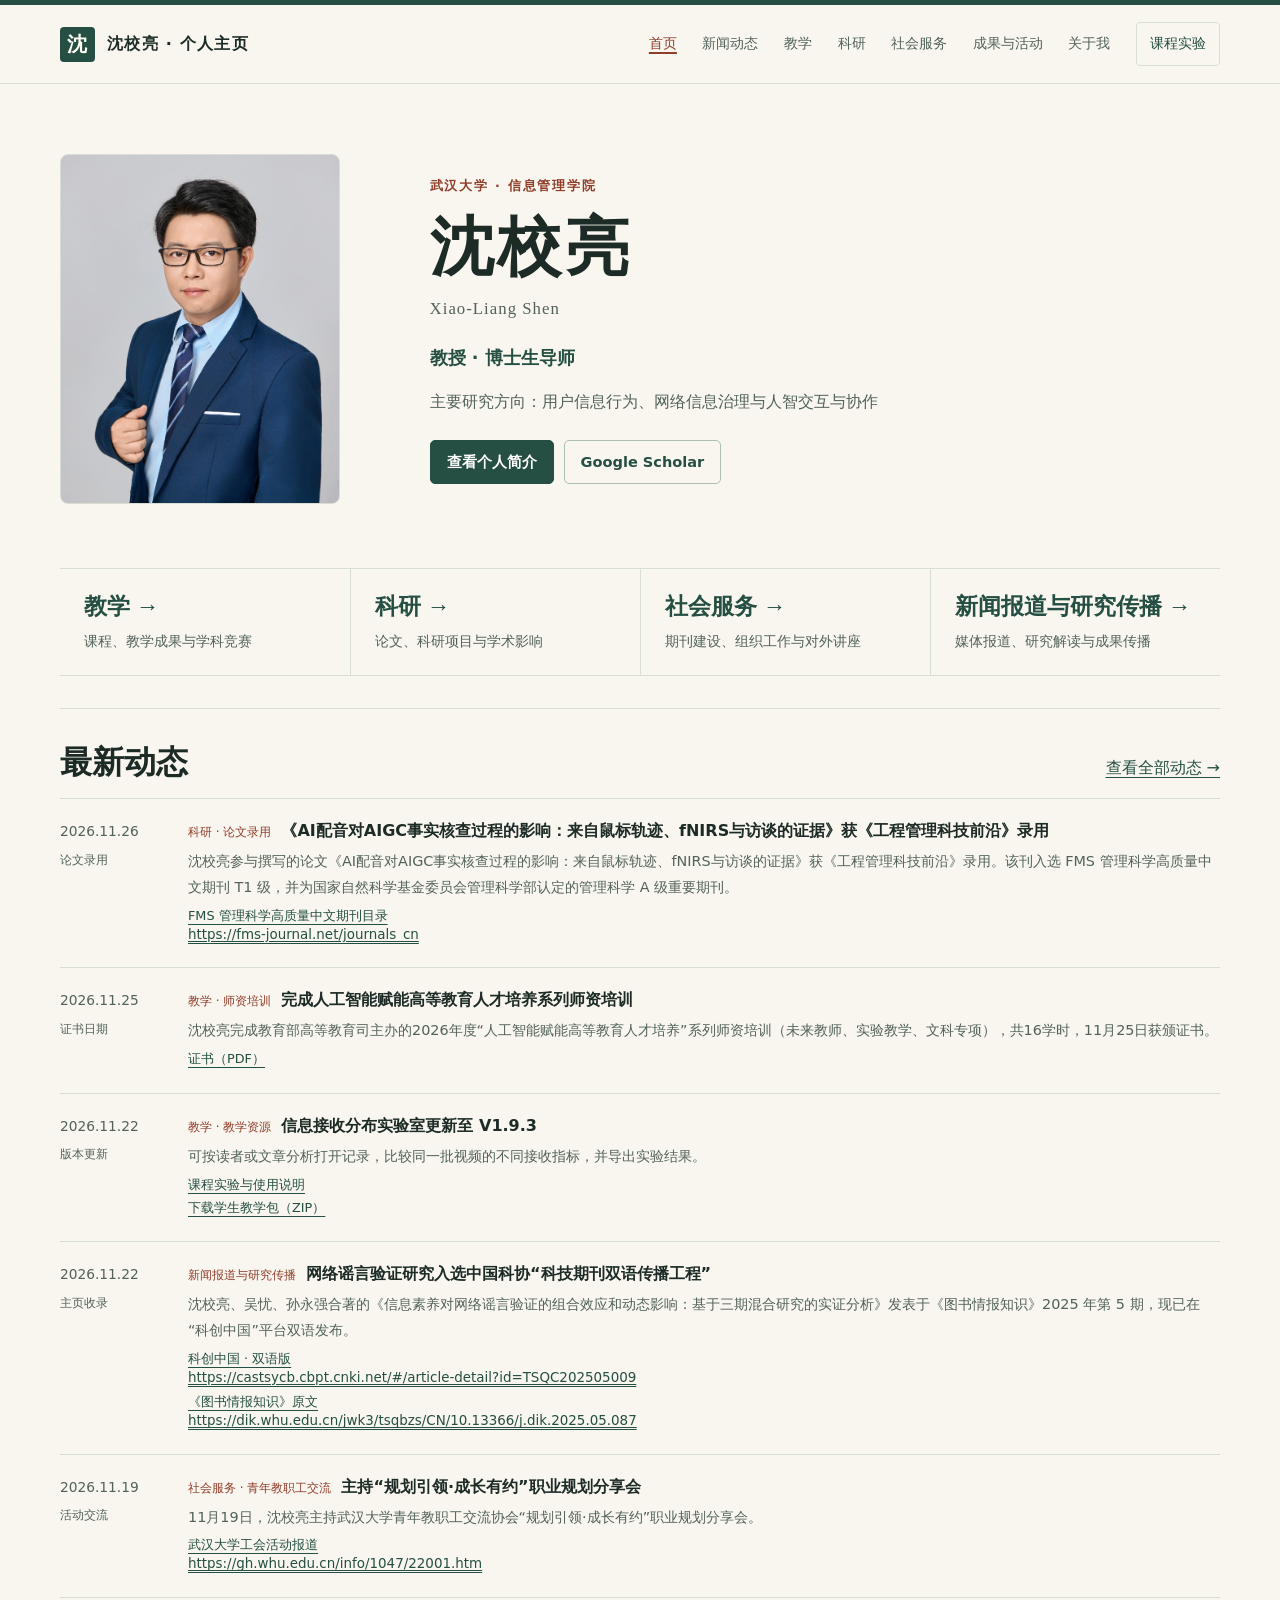
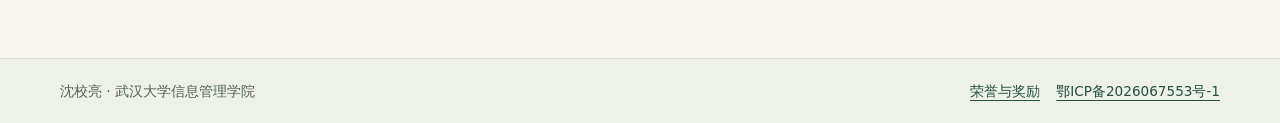
==== site/index.html @ 137af355 "Unify activity and project labels and publish national competition certificates" ====
<!doctype html>
<html lang="zh-CN"><head><meta charset="utf-8"><meta name="viewport" content="width=device-width,initial-scale=1">
<meta name="description" content="武汉大学信息管理学院沈校亮的个人主页，包含研究成果、新闻动态、教学资源与课程实验。">
<title>首页｜沈校亮个人主页</title><link rel="stylesheet" href="assets/site.css?v=8087e40f5af2"></head>
<body><a class="skip" href="#main">跳到正文</a>
<header class="site-head"><div class="wrap head"><a class="brand" href="index.html"><span class="seal" aria-hidden="true">沈</span><span>沈校亮 · 个人主页</span></a><nav aria-label="主导航"><a class="nav-link" href="index.html" aria-current="page">首页</a><a class="nav-link" href="news.html">新闻动态</a><a class="nav-link" href="teaching.html">教学</a><a class="nav-link" href="research.html">科研</a><a class="nav-link" href="service.html">社会服务</a><a class="nav-link" href="facts.html">成果与活动</a><a class="nav-link" href="about.html">关于我</a><a class="nav-link lab-link" href="course-lab.html">课程实验</a></nav></div></header>
<main id="main">
<section class="wrap intro" aria-labelledby="name">
 <figure class="portrait"><div class="picture"><img src="assets/shen-xiaoliang-portrait.jpg" alt="沈校亮教授" width="1365" height="2048" fetchpriority="high"></div></figure><div><p class="eyebrow">武汉大学 · 信息管理学院</p><h1 id="name">沈校亮</h1><p class="name-en">Xiao-Liang Shen</p>
 <p class="affiliation">教授 · 博士生导师</p><p class="bio">主要研究方向：用户信息行为、网络信息治理与人智交互与协作</p>
 <div class="actions"><a class="button" href="about.html">查看个人简介</a><a class="button secondary" href="https://scholar.google.com/citations?hl=en&amp;user=AXHR1g8AAAAJ&amp;view_op=list_works&amp;sortby=pubdate" target="_blank" rel="noopener noreferrer">Google Scholar</a></div></div>
</section>
<section class="wrap directory" aria-label="按类别查阅成果与活动"><a href="facts.html?category=teaching"><strong>教学 →</strong><span>课程、教学成果与学科竞赛</span></a><a href="facts.html?category=research"><strong>科研 →</strong><span>论文、科研项目与学术影响</span></a><a href="facts.html?category=service"><strong>社会服务 →</strong><span>期刊建设、组织工作与对外讲座</span></a><a href="facts.html?category=media"><strong>新闻报道与研究传播 →</strong><span>媒体报道、研究解读与成果传播</span></a></section>
<!--生活影像的发布位置。收到已确认公开的照片或短片后，在此加入有内容的栏目。--><section class="wrap news-panel" aria-labelledby="recent"><div class="section-top"><h2 id="recent">最新动态</h2><a href="news.html">查看全部动态 →</a></div><ul class="entries"><li id="aigc-fact-checking-ai-voice-accepted-2026" data-category="research" data-year="2026"><div><time datetime="2026-11-26">2026.11.26</time><small class="news-date-label">论文录用</small></div><div><a class="category" href="news.html?category=research">科研 · 论文录用</a><a class="entry-title" href="news.html#aigc-fact-checking-ai-voice-accepted-2026">《AI配音对AIGC事实核查过程的影响：来自鼠标轨迹、fNIRS与访谈的证据》获《工程管理科技前沿》录用</a><p>沈校亮参与撰写的论文《AI配音对AIGC事实核查过程的影响：来自鼠标轨迹、fNIRS与访谈的证据》获《工程管理科技前沿》录用。该刊入选 FMS 管理科学高质量中文期刊 T1 级，并为国家自然科学基金委员会管理科学部认定的管理科学 A 级重要期刊。</p><p class="source-address"> <a class="source external-source" href="https://fms-journal.net/journals_cn" target="_blank" rel="noopener noreferrer"><span class="source-name">FMS 管理科学高质量中文期刊目录</span><bdi class="source-url" dir="ltr">https://fms-journal.net/journals_cn</bdi></a></p></div></li><li id="ai-faculty-training-2026" data-category="teaching" data-year="2026"><div><time datetime="2026-11-25">2026.11.25</time><small class="news-date-label">证书日期</small></div><div><a class="category" href="news.html?category=teaching">教学 · 师资培训</a><a class="entry-title" href="news.html#ai-faculty-training-2026">完成人工智能赋能高等教育人才培养系列师资培训</a><p>沈校亮完成教育部高等教育司主办的2026年度“人工智能赋能高等教育人才培养”系列师资培训（未来教师、实验教学、文科专项），共16学时，11月25日获颁证书。</p><p class="source-address"><a class="source" href="assets/ai-faculty-training-2026.pdf?v=2d21a36dca5c" download>证书（PDF）</a></p></div></li><li id="teaching-reception-lab" data-category="teaching" data-year="2026"><div><time datetime="2026-11-22">2026.11.22</time><small class="news-date-label">版本更新</small></div><div><a class="category" href="news.html?category=teaching">教学 · 教学资源</a><a class="entry-title" href="news.html#teaching-reception-lab">信息接收分布实验室更新至 V1.9.3</a><p>可按读者或文章分析打开记录，比较同一批视频的不同接收指标，并导出实验结果。</p><p class="source-address"><a class="source" href="course-lab.html">课程实验与使用说明</a> <a class="source" href="Reception_Lab_V1_9_3_Student.zip" download>下载学生教学包（ZIP）</a></p></div></li><li id="rumor-verification-bilingual" data-category="media" data-year="2026"><div><time datetime="2026-11-22">2026.11.22</time><small class="news-date-label">主页收录</small></div><div><a class="category" href="news.html?category=media">新闻报道与研究传播</a><a class="entry-title" href="news.html#rumor-verification-bilingual">网络谣言验证研究入选中国科协“科技期刊双语传播工程”</a><p>沈校亮、吴忧、孙永强合著的《信息素养对网络谣言验证的组合效应和动态影响：基于三期混合研究的实证分析》发表于《图书情报知识》2025 年第 5 期，现已在“科创中国”平台双语发布。</p><p class="source-address"><a class="source external-source" href="https://castsycb.cbpt.cnki.net/#/article-detail?id=TSQC202505009" target="_blank" rel="noopener noreferrer"><span class="source-name">科创中国 · 双语版</span><bdi class="source-url" dir="ltr">https://castsycb.cbpt.cnki.net/#/article-detail?id=TSQC202505009</bdi></a> <a class="source external-source" href="https://dik.whu.edu.cn/jwk3/tsqbzs/CN/10.13366/j.dik.2025.05.087" target="_blank" rel="noopener noreferrer"><span class="source-name">《图书情报知识》原文</span><bdi class="source-url" dir="ltr">https://dik.whu.edu.cn/jwk3/tsqbzs/CN/10.13366/j.dik.2025.05.087</bdi></a></p></div></li><li id="whu-faculty-career-2026" data-category="service" data-year="2026"><div><time datetime="2026-11-19">2026.11.19</time><small class="news-date-label">活动交流</small></div><div><a class="category" href="news.html?category=service">社会服务 · 青年教职工交流</a><a class="entry-title" href="news.html#whu-faculty-career-2026">主持“规划引领·成长有约”职业规划分享会</a><p>11月19日，沈校亮主持武汉大学青年教职工交流协会“规划引领·成长有约”职业规划分享会。</p><p class="source-address"><a class="source external-source" href="https://gh.whu.edu.cn/info/1047/22001.htm" target="_blank" rel="noopener noreferrer"><span class="source-name">武汉大学工会活动报道</span><bdi class="source-url" dir="ltr">https://gh.whu.edu.cn/info/1047/22001.htm</bdi></a></p></div></li></ul></section></main>
<footer class="site-foot"><div class="wrap foot"><span>沈校亮 · 武汉大学信息管理学院</span><span><a href="honors.html">荣誉与奖励</a>   <a href="https://beian.miit.gov.cn/">鄂ICP备2026067553号-1</a></span></div></footer>
</body></html>
---- site/assets/site.css ----
:root{color-scheme:light;--paper:#f8f6ef;--white:#fffdf8;--ink:#1d2b26;--muted:#52625a;--green:#254f42;--rust:#913d2a;--line:#d8ded4;--wash:#edf1e8;--serif:"Noto Serif CJK SC","Songti SC",STSong,SimSun,Georgia,serif;--sans:"PingFang SC","Microsoft YaHei","Noto Sans CJK SC",system-ui,sans-serif}
*{box-sizing:border-box}body{margin:0;background:var(--paper);color:var(--ink);font:16px/1.8 var(--sans)}a{color:var(--green);text-underline-offset:4px}a:focus-visible{outline:2px solid var(--rust);outline-offset:4px}.wrap{max-width:1160px;width:calc(100% - 72px);margin-inline:auto}.skip{position:absolute;top:-4em;left:1rem}.skip:focus{top:1rem;z-index:9;background:var(--white)}.site-head{border-top:5px solid var(--green);border-bottom:1px solid var(--line)}.head{display:flex;align-items:center;justify-content:space-between;gap:30px;min-height:78px}.brand{display:inline-flex;align-items:center;gap:12px;color:var(--ink);text-decoration:none;font-weight:750;white-space:nowrap;letter-spacing:.08em}.seal{background:var(--green);color:var(--white);display:grid;place-items:center;width:35px;height:35px;border-radius:4px;font:700 20px var(--serif)}nav{display:flex;gap:clamp(12px,2vw,28px);align-items:center}.nav-link{display:inline-flex;align-items:center;min-height:44px;white-space:nowrap;text-decoration:none;font-size:14px;color:var(--muted)}.nav-link:hover,.nav-link[aria-current=page]{color:var(--rust);text-decoration:underline;text-decoration-thickness:2px}.nav-link.lab-link{padding:0 13px;border:1px solid var(--line);border-radius:4px;color:var(--green)}h1,h2,h3,p{margin:0}h1,h2,h3{line-height:1.25;overflow-wrap:anywhere}h1,h2{font-family:var(--serif);font-weight:750}h1{font-size:clamp(2.6rem,5vw,4.25rem);letter-spacing:.055em}h2{font-size:clamp(1.55rem,3vw,2rem)}h3{font-size:1.13rem}p+p{margin-top:.8rem}.intro{padding:70px 0 64px;display:grid;grid-template-columns:280px minmax(0,1fr);gap:clamp(28px,7vw,95px);align-items:center}.portrait{margin:0}.picture{position:relative;aspect-ratio:4/5;overflow:hidden;background:#e2ebe0;border:1px solid var(--line);border-radius:8px;display:grid;place-items:center}.picture span{font:700 5.1rem var(--serif);color:var(--green);opacity:.74}.picture img{position:absolute;inset:0;width:100%;height:100%;object-fit:cover;object-position:center 28%}.portrait figcaption{font-size:.75rem;color:var(--muted);margin-top:5px}.eyebrow{font-size:.8rem;color:var(--rust);letter-spacing:.14em;font-weight:700;margin:0 0 11px}.name-en{font-family:Georgia,serif;color:var(--muted);font-size:1.05rem;letter-spacing:.06em;margin-top:6px}.affiliation{font-size:1.1rem;color:var(--green);font-weight:700;margin:19px 0 10px}.bio{max-width:590px;color:var(--muted);font-size:1rem}.actions{margin-top:23px;display:flex;flex-wrap:wrap;gap:10px}.button{display:inline-flex;align-items:center;justify-content:center;gap:8px;min-height:44px;padding:8px 16px;border:1px solid var(--green);border-radius:5px;text-decoration:none;font-weight:700;background:var(--green);color:white;font-size:.91rem}.button:hover{background:#16392f}.button.secondary{background:transparent;color:var(--green);border-color:#adbfb1}.button.secondary:hover{background:var(--wash)}.news-panel{border-top:1px solid var(--line);padding:33px 0 60px}.section-top{display:flex;justify-content:space-between;align-items:baseline;gap:12px;margin-bottom:16px}.entries{list-style:none;padding:0;margin:0}.entries li{border-top:1px solid var(--line);padding:18px 0;display:grid;grid-template-columns:112px 1fr;gap:16px}.entries li:last-child{border-bottom:1px solid var(--line)}time{font-variant-numeric:tabular-nums;color:var(--muted);font-size:.86rem;white-space:nowrap}.entry-title{color:var(--ink);font-weight:750;text-decoration:none}.entry-title:hover{text-decoration:underline}.entries p{font-size:.9rem;color:var(--muted);margin-top:3px}.category{font-size:.75rem;color:var(--rust);margin-right:10px;white-space:nowrap}.inner{padding:56px 0 70px;min-height:66vh}.inner h1{font-size:clamp(2.1rem,5vw,3.45rem)}.lead{font-size:1.05rem;color:var(--muted);margin:14px 0 30px;max-width:730px}.block{padding:26px 0;border-top:1px solid var(--line)}.block h2{margin-bottom:15px}.grid{display:grid;grid-template-columns:repeat(3,minmax(0,1fr));gap:15px;margin:16px 0}.tile,.feature{background:var(--white);border:1px solid var(--line);border-radius:8px;padding:20px}.tile h3,.feature h2{margin-bottom:8px}.tile p,.feature p{color:var(--muted)}.records{padding-left:1.35em;margin:9px 0}.records li{padding:7px 0}.feature{max-width:780px;border-left:4px solid var(--green);padding:25px}.feature .actions{margin-top:16px}.site-foot{border-top:1px solid var(--line);background:var(--wash);padding:20px 0;color:var(--muted);font-size:.85rem}.foot{display:flex;justify-content:space-between;gap:20px}.foot a{margin-left:12px}
@media(max-width:900px){.head{display:block;padding:12px 0 3px}.brand{min-height:40px}nav{flex-wrap:wrap;gap:0 19px}.intro{padding:43px 0;grid-template-columns:220px 1fr;gap:35px}}
@media(max-width:630px){.wrap{width:calc(100% - 34px)}.intro{display:flex;flex-direction:column;align-items:flex-start;gap:20px;padding:26px 0 32px}.portrait{width:min(53%,185px)}.picture{aspect-ratio:4/5}.picture span{font-size:3.25rem}h1{font-size:2.65rem}.affiliation{margin-top:13px}.news-panel{padding:25px 0 44px}.entries li{grid-template-columns:1fr;gap:2px;padding:14px 0}.grid{grid-template-columns:1fr}.inner{padding-top:28px}.foot{display:block}.foot a:first-child{margin-left:0}.section-top{align-items:center}.nav-link.lab-link{border:0;padding:0}.nav-link{min-height:37px}nav{gap:0 15px}}

/* Evidence index and the homepage's three subject entrances. */
[hidden]{display:none!important}
.directory{display:grid;grid-template-columns:repeat(4,minmax(0,1fr));margin-bottom:32px;border-top:1px solid var(--line);border-bottom:1px solid var(--line)}
.directory a{display:block;padding:21px 24px;color:var(--ink);text-decoration:none;min-width:0}
.directory a+a{border-left:1px solid var(--line)}
.directory strong{font:700 1.45rem/1.4 var(--serif);color:var(--green)}
.directory span{display:block;margin-top:5px;font-size:.86rem;color:var(--muted)}
.directory a:hover,.directory a:focus-visible{background:var(--wash)}
.category-entry{display:inline-block;margin:4px 0 24px;text-underline-offset:4px}
.inner .lead:has(+.category-entry){margin-bottom:7px}
.archive{max-width:1000px}
.archive .lead{margin-bottom:24px}
.archive-tools{padding:16px 0 10px;border-block:1px solid var(--line);margin:0 0 15px}
.filter-row,.filter-options,.fact-actions{display:flex;align-items:center;gap:8px;flex-wrap:wrap}
.filter-row{justify-content:space-between;gap:12px 22px}
.topic-filter,.reset-filters{font:inherit;cursor:pointer}
.topic-filter{min-height:42px;padding:5px 14px;border-radius:4px;border:1px solid var(--line);color:var(--green);background:var(--white);font-size:.90rem}
.topic-filter[aria-pressed=true]{background:var(--green);border-color:var(--green);color:white}
.record-search{display:flex;align-items:center;gap:9px;color:var(--muted);font-size:.88rem}
.record-search input{border:1px solid #a6b5ab;background:var(--white);color:var(--ink);font:inherit;border-radius:4px;padding:8px 12px;line-height:1.5}
.record-search input{min-height:42px;width:clamp(180px,23vw,260px)}
.results-status,.fact-date{font-size:.83rem;color:var(--muted);font-variant-numeric:tabular-nums}
.results-status{margin:8px 0 0}
.fact-group{padding-top:18px;scroll-margin:16px}
.fact-group+.fact-group{margin-top:28px}
.fact-group h2{padding-bottom:13px;border-bottom:2px solid var(--green)}
.fact-list{list-style:none;margin:0;padding:0}
.fact{display:grid;grid-template-columns:minmax(110px,170px) minmax(0,1fr);gap:20px;border-bottom:1px solid var(--line);padding:20px 0;scroll-margin:16px}
.fact-meta{display:flex;flex-direction:column;align-items:flex-start;gap:3px}
.fact-tag{color:var(--rust);font-size:.84rem;font-weight:650}
.fact-main{min-width:0}
.fact-title{font-size:1.1rem;line-height:1.5;overflow-wrap:anywhere}
.fact-role,.fact-detail,.fact-sources{font-size:.91rem}
.fact-role{margin:5px 0 2px;color:var(--muted)}
.fact-detail{margin:0;overflow-wrap:anywhere}
.fact-role span,.fact-sources span{font-weight:600;color:var(--muted)}
.fact-actions{justify-content:space-between;align-items:flex-start;gap:0 16px;margin-top:8px}
.fact-sources a{display:inline-block;margin-right:12px;overflow-wrap:anywhere}
.reset-filters{padding:2px 7px;border:1px solid var(--line);border-radius:4px;background:var(--white);color:var(--green);min-height:32px}
.reset-filters:hover,.topic-filter:not([aria-pressed=true]):hover{background:var(--wash)}
button:focus-visible,input:focus-visible,textarea:focus-visible{outline:2px solid var(--rust);outline-offset:3px}
.no-results{padding:24px 0;color:var(--muted)}
.archive-jumps{padding:0 0 12px}
.visually-hidden{position:absolute;width:1px;height:1px;padding:0;margin:-1px;overflow:hidden;clip-path:inset(50%);white-space:nowrap;border:0}
.news-filters{margin-top:4px}.news-filters .results-status{margin-bottom:0}
@media(max-width:700px){.directory{margin-bottom:20px}.directory a{padding:13px 9px}.directory strong{font-size:1.1rem}.directory span{display:none}.fact{grid-template-columns:1fr;gap:6px;padding:16px 0}.fact-meta{flex-direction:row;gap:12px;align-items:baseline;flex-wrap:wrap}.record-search{width:100%}.record-search input{width:auto;flex:1;min-width:0}.topic-filter{padding-inline:11px;min-height:44px}.fact-sources a{padding:4px 0}.fact-actions{row-gap:6px}.filter-options{gap:5px}}

.year-links{display:flex;flex-wrap:wrap;gap:5px 12px;margin:0 0 24px}.year-links a{display:block;padding:3px 10px;border:1px solid var(--line);border-radius:4px;font-size:.88rem;text-decoration:none}.year-links a:hover{border-color:var(--green);text-decoration:underline}.record-year{margin:21px 0 8px;font-family:var(--serif);color:var(--green);scroll-margin-top:16px}.source{font-size:.8rem;white-space:nowrap}.publication-list{list-style:none;padding:0;margin:0}.publication-list li{padding:13px 0;border-bottom:1px solid var(--line);max-width:900px}.paper-title{font-weight:650;color:var(--ink);text-decoration:none;overflow-wrap:anywhere}.paper-title:hover{text-decoration:underline}.paper-authors,.paper-meta{font-size:.9rem;color:var(--muted);margin-top:4px;overflow-wrap:anywhere}.paper-meta em{color:var(--green)}.entries small{font-size:.74rem;color:var(--muted)}

.archive-year{display:flex;align-items:center;gap:8px;color:var(--muted);font-size:.88rem}.archive-year select{font:inherit;background:var(--white);color:var(--green);padding:7px;border:1px solid var(--line);border-radius:4px;min-height:40px}.fact-title,.fact-detail{overflow-wrap:anywhere}.fact-main a,.fact-main span{overflow-wrap:anywhere}.entries .category{text-decoration:none}.entries .category:hover{text-decoration:underline}.year-links[hidden],.year-links a[hidden]{display:none}

.citation-label{font-size:.83rem;color:var(--muted)}
@media(max-width:700px){.directory{grid-template-columns:repeat(2,minmax(0,1fr))}.directory a:nth-child(odd){border-left:0}.directory a:nth-child(n+3){border-top:1px solid var(--line)}}

.citation-note{display:block;color:var(--muted);font-size:.8rem;font-weight:400}

.profile-intro{max-width:760px;margin:1rem 0 2rem}
.profile-intro .lead{margin-bottom:.7rem}
.current-roles h3{margin:1.3rem 0 .4rem;color:var(--green)}
.role-list{list-style:none;padding:0}
.role-list li{border-bottom:1px solid var(--line);padding:.5rem 0}
.role-list .external-source:last-child{margin-bottom:0}
.role-name,.role-date{display:inline-block;margin-right:1rem}
.role-date{color:var(--muted);font-size:.9rem}
.student-awards{padding-left:0;list-style:none}
.student-awards li{padding:.65rem 0;border-bottom:1px solid var(--line)}
.award-title{color:var(--ink);font-weight:700;text-decoration:none}
.award-title:hover{text-decoration:underline}
.student-awards p{margin:.18rem 0 .1rem;color:var(--muted)}
@media(max-width:630px){.role-name{display:block}.profile-intro{margin-top:.75rem}.student-awards p{font-size:.94rem}}

.external-source,.fact-sources a.external-source{display:block;width:fit-content;max-width:100%;line-height:1.5;margin:.3rem 0;overflow-wrap:anywhere}
.source-url{display:block;max-width:100%;color:var(--green);font:400 .84rem/1.45 var(--sans);text-decoration:underline;text-underline-offset:2px;overflow-wrap:anywhere;white-space:normal}
.source-name,.fact-sources .source-name{font-weight:500;color:var(--green)}
.source-address{margin:.18rem 0 .3rem;min-width:0}
.source-address a{display:block;width:fit-content;max-width:100%}

.citation-note,.fact-detail,.fact-role,.records li,.entries p{overflow-wrap:anywhere}
.fact-main,.entries li>div,.fact-actions,.fact-sources,.filter-row>*{min-width:0;max-width:100%}
@media(max-width:630px){.entries li{grid-template-columns:minmax(0,1fr)}.fact{grid-template-columns:minmax(0,1fr)}}

.source,.fact-sources a{white-space:normal;overflow-wrap:anywhere}

.entries .news-date-label {
  display: block;
  margin-top: .35rem;
  line-height: 1.45;
}
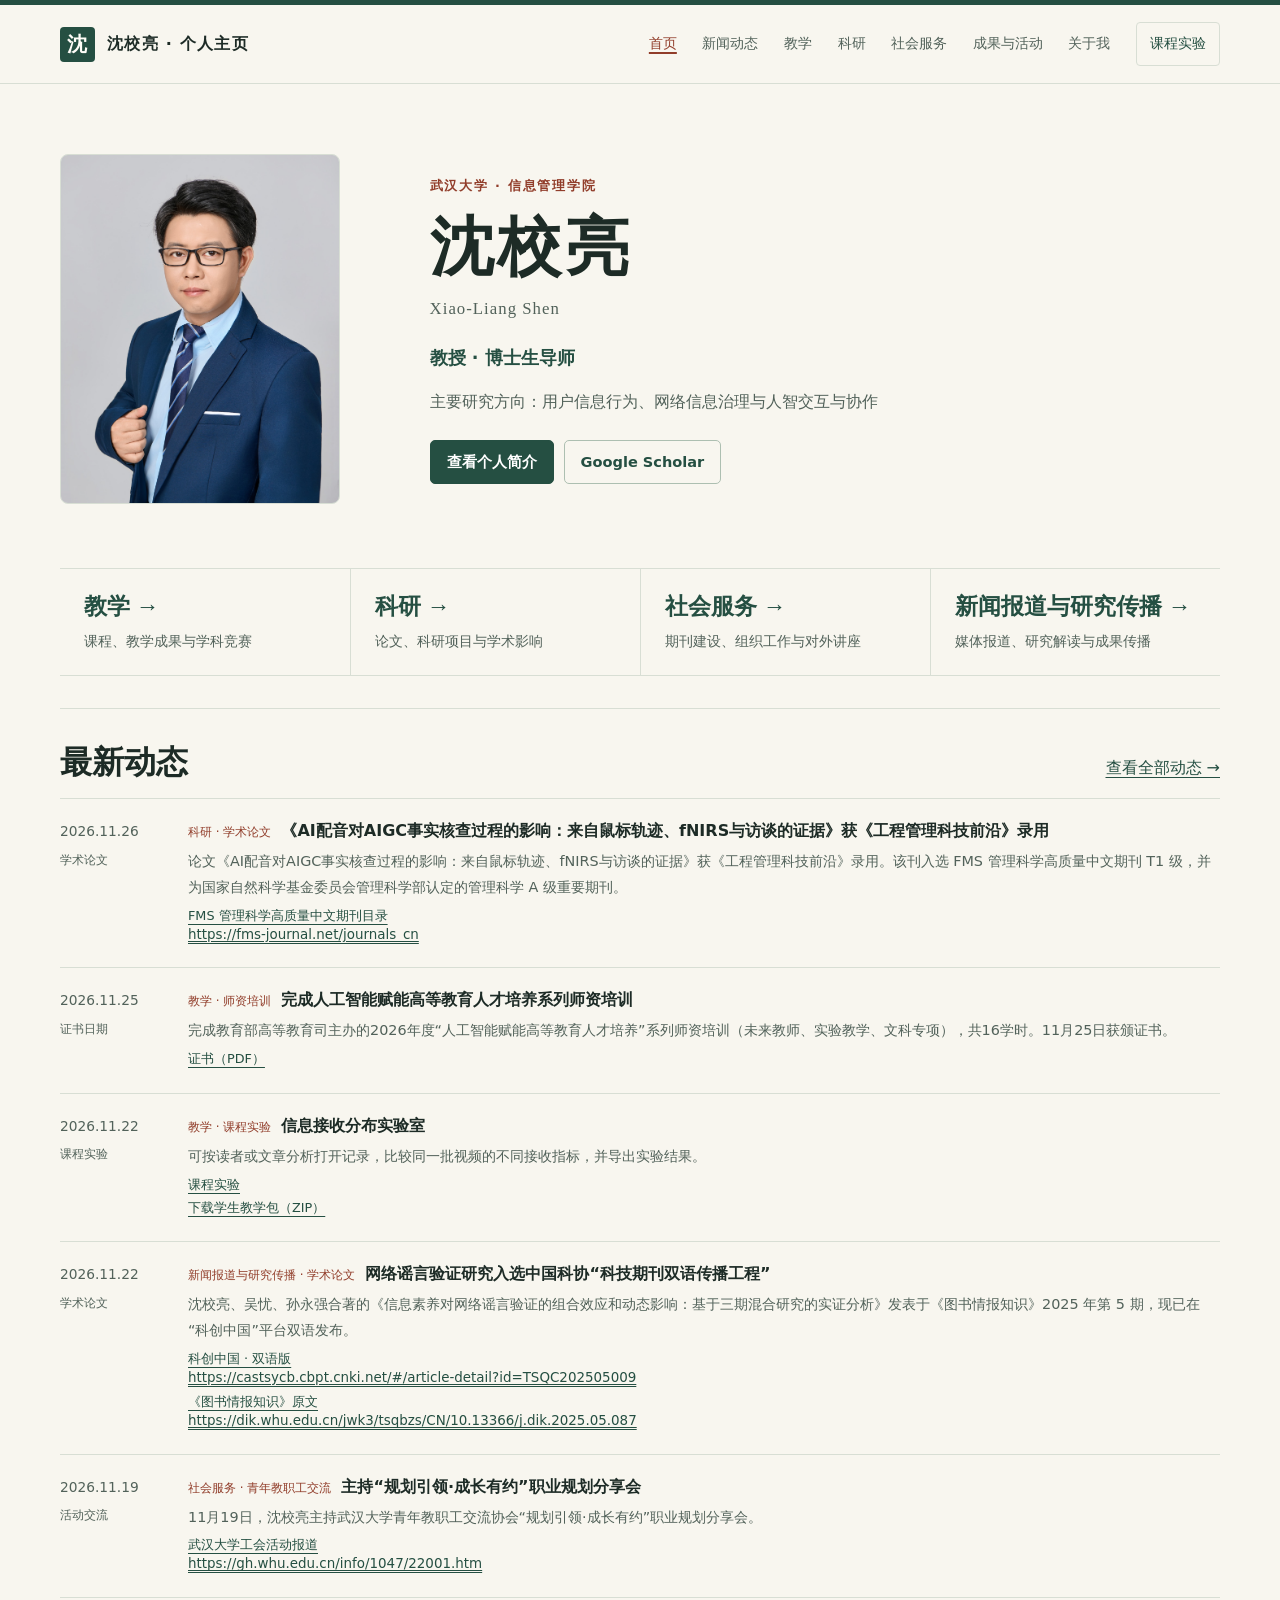
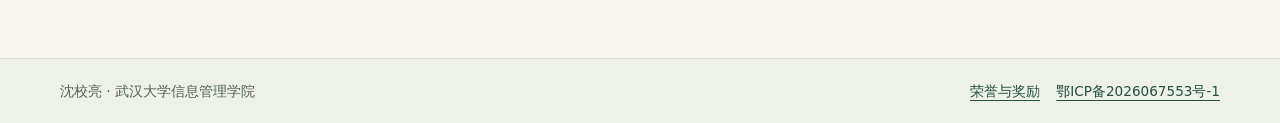
==== commit 8bdcccdc: "Give the course lab a permanent entry and simplify news topics" ====
--- a/site/index.html
+++ b/site/index.html
@@ -3,7 +3,7 @@
 <meta name="description" content="武汉大学信息管理学院沈校亮的个人主页，包含研究成果、新闻动态、教学资源与课程实验。">
 <title>首页｜沈校亮个人主页</title><link rel="stylesheet" href="assets/site.css?v=8087e40f5af2"></head>
 <body><a class="skip" href="#main">跳到正文</a>
-<header class="site-head"><div class="wrap head"><a class="brand" href="index.html"><span class="seal" aria-hidden="true">沈</span><span>沈校亮 · 个人主页</span></a><nav aria-label="主导航"><a class="nav-link" href="index.html" aria-current="page">首页</a><a class="nav-link" href="news.html">新闻动态</a><a class="nav-link" href="teaching.html">教学</a><a class="nav-link" href="research.html">科研</a><a class="nav-link" href="service.html">社会服务</a><a class="nav-link" href="facts.html">成果与活动</a><a class="nav-link" href="about.html">关于我</a><a class="nav-link lab-link" href="course-lab.html">课程实验</a></nav></div></header>
+<header class="site-head"><div class="wrap head"><a class="brand" href="index.html"><span class="seal" aria-hidden="true">沈</span><span>沈校亮 · 个人主页</span></a><nav aria-label="主导航"><a class="nav-link" href="index.html" aria-current="page">首页</a><a class="nav-link" href="news.html">新闻动态</a><a class="nav-link" href="teaching.html">教学</a><a class="nav-link" href="research.html">科研</a><a class="nav-link" href="service.html">社会服务</a><a class="nav-link" href="facts.html">成果与活动</a><a class="nav-link" href="about.html">关于我</a><a class="nav-link lab-link" href="information-reception-lab.html">课程实验</a></nav></div></header>
 <main id="main">
 <section class="wrap intro" aria-labelledby="name">
  <figure class="portrait"><div class="picture"><img src="assets/shen-xiaoliang-portrait.jpg" alt="沈校亮教授" width="1365" height="2048" fetchpriority="high"></div></figure><div><p class="eyebrow">武汉大学 · 信息管理学院</p><h1 id="name">沈校亮</h1><p class="name-en">Xiao-Liang Shen</p>
@@ -11,6 +11,6 @@
  <div class="actions"><a class="button" href="about.html">查看个人简介</a><a class="button secondary" href="https://scholar.google.com/citations?hl=en&amp;user=AXHR1g8AAAAJ&amp;view_op=list_works&amp;sortby=pubdate" target="_blank" rel="noopener noreferrer">Google Scholar</a></div></div>
 </section>
 <section class="wrap directory" aria-label="按类别查阅成果与活动"><a href="facts.html?category=teaching"><strong>教学 →</strong><span>课程、教学成果与学科竞赛</span></a><a href="facts.html?category=research"><strong>科研 →</strong><span>论文、科研项目与学术影响</span></a><a href="facts.html?category=service"><strong>社会服务 →</strong><span>期刊建设、组织工作与对外讲座</span></a><a href="facts.html?category=media"><strong>新闻报道与研究传播 →</strong><span>媒体报道、研究解读与成果传播</span></a></section>
-<!--生活影像的发布位置。收到已确认公开的照片或短片后，在此加入有内容的栏目。--><section class="wrap news-panel" aria-labelledby="recent"><div class="section-top"><h2 id="recent">最新动态</h2><a href="news.html">查看全部动态 →</a></div><ul class="entries"><li id="aigc-fact-checking-ai-voice-accepted-2026" data-category="research" data-year="2026"><div><time datetime="2026-11-26">2026.11.26</time><small class="news-date-label">论文录用</small></div><div><a class="category" href="news.html?category=research">科研 · 论文录用</a><a class="entry-title" href="news.html#aigc-fact-checking-ai-voice-accepted-2026">《AI配音对AIGC事实核查过程的影响：来自鼠标轨迹、fNIRS与访谈的证据》获《工程管理科技前沿》录用</a><p>沈校亮参与撰写的论文《AI配音对AIGC事实核查过程的影响：来自鼠标轨迹、fNIRS与访谈的证据》获《工程管理科技前沿》录用。该刊入选 FMS 管理科学高质量中文期刊 T1 级，并为国家自然科学基金委员会管理科学部认定的管理科学 A 级重要期刊。</p><p class="source-address"> <a class="source external-source" href="https://fms-journal.net/journals_cn" target="_blank" rel="noopener noreferrer"><span class="source-name">FMS 管理科学高质量中文期刊目录</span><bdi class="source-url" dir="ltr">https://fms-journal.net/journals_cn</bdi></a></p></div></li><li id="ai-faculty-training-2026" data-category="teaching" data-year="2026"><div><time datetime="2026-11-25">2026.11.25</time><small class="news-date-label">证书日期</small></div><div><a class="category" href="news.html?category=teaching">教学 · 师资培训</a><a class="entry-title" href="news.html#ai-faculty-training-2026">完成人工智能赋能高等教育人才培养系列师资培训</a><p>沈校亮完成教育部高等教育司主办的2026年度“人工智能赋能高等教育人才培养”系列师资培训（未来教师、实验教学、文科专项），共16学时，11月25日获颁证书。</p><p class="source-address"><a class="source" href="assets/ai-faculty-training-2026.pdf?v=2d21a36dca5c" download>证书（PDF）</a></p></div></li><li id="teaching-reception-lab" data-category="teaching" data-year="2026"><div><time datetime="2026-11-22">2026.11.22</time><small class="news-date-label">版本更新</small></div><div><a class="category" href="news.html?category=teaching">教学 · 教学资源</a><a class="entry-title" href="news.html#teaching-reception-lab">信息接收分布实验室更新至 V1.9.3</a><p>可按读者或文章分析打开记录，比较同一批视频的不同接收指标，并导出实验结果。</p><p class="source-address"><a class="source" href="course-lab.html">课程实验与使用说明</a> <a class="source" href="Reception_Lab_V1_9_3_Student.zip" download>下载学生教学包（ZIP）</a></p></div></li><li id="rumor-verification-bilingual" data-category="media" data-year="2026"><div><time datetime="2026-11-22">2026.11.22</time><small class="news-date-label">主页收录</small></div><div><a class="category" href="news.html?category=media">新闻报道与研究传播</a><a class="entry-title" href="news.html#rumor-verification-bilingual">网络谣言验证研究入选中国科协“科技期刊双语传播工程”</a><p>沈校亮、吴忧、孙永强合著的《信息素养对网络谣言验证的组合效应和动态影响：基于三期混合研究的实证分析》发表于《图书情报知识》2025 年第 5 期，现已在“科创中国”平台双语发布。</p><p class="source-address"><a class="source external-source" href="https://castsycb.cbpt.cnki.net/#/article-detail?id=TSQC202505009" target="_blank" rel="noopener noreferrer"><span class="source-name">科创中国 · 双语版</span><bdi class="source-url" dir="ltr">https://castsycb.cbpt.cnki.net/#/article-detail?id=TSQC202505009</bdi></a> <a class="source external-source" href="https://dik.whu.edu.cn/jwk3/tsqbzs/CN/10.13366/j.dik.2025.05.087" target="_blank" rel="noopener noreferrer"><span class="source-name">《图书情报知识》原文</span><bdi class="source-url" dir="ltr">https://dik.whu.edu.cn/jwk3/tsqbzs/CN/10.13366/j.dik.2025.05.087</bdi></a></p></div></li><li id="whu-faculty-career-2026" data-category="service" data-year="2026"><div><time datetime="2026-11-19">2026.11.19</time><small class="news-date-label">活动交流</small></div><div><a class="category" href="news.html?category=service">社会服务 · 青年教职工交流</a><a class="entry-title" href="news.html#whu-faculty-career-2026">主持“规划引领·成长有约”职业规划分享会</a><p>11月19日，沈校亮主持武汉大学青年教职工交流协会“规划引领·成长有约”职业规划分享会。</p><p class="source-address"><a class="source external-source" href="https://gh.whu.edu.cn/info/1047/22001.htm" target="_blank" rel="noopener noreferrer"><span class="source-name">武汉大学工会活动报道</span><bdi class="source-url" dir="ltr">https://gh.whu.edu.cn/info/1047/22001.htm</bdi></a></p></div></li></ul></section></main>
+<!--生活影像的发布位置。收到已确认公开的照片或短片后，在此加入有内容的栏目。--><section class="wrap news-panel" aria-labelledby="recent"><div class="section-top"><h2 id="recent">最新动态</h2><a href="news.html">查看全部动态 →</a></div><ul class="entries"><li id="aigc-fact-checking-ai-voice-accepted-2026" data-category="research" data-year="2026"><div><time datetime="2026-11-26">2026.11.26</time><small class="news-date-label">学术论文</small></div><div><a class="category" href="news.html?category=research">科研 · 学术论文</a><a class="entry-title" href="news.html#aigc-fact-checking-ai-voice-accepted-2026">《AI配音对AIGC事实核查过程的影响：来自鼠标轨迹、fNIRS与访谈的证据》获《工程管理科技前沿》录用</a><p>论文《AI配音对AIGC事实核查过程的影响：来自鼠标轨迹、fNIRS与访谈的证据》获《工程管理科技前沿》录用。该刊入选 FMS 管理科学高质量中文期刊 T1 级，并为国家自然科学基金委员会管理科学部认定的管理科学 A 级重要期刊。</p><p class="source-address"> <a class="source external-source" href="https://fms-journal.net/journals_cn" target="_blank" rel="noopener noreferrer"><span class="source-name">FMS 管理科学高质量中文期刊目录</span><bdi class="source-url" dir="ltr">https://fms-journal.net/journals_cn</bdi></a></p></div></li><li id="ai-faculty-training-2026" data-category="teaching" data-year="2026"><div><time datetime="2026-11-25">2026.11.25</time><small class="news-date-label">证书日期</small></div><div><a class="category" href="news.html?category=teaching">教学 · 师资培训</a><a class="entry-title" href="news.html#ai-faculty-training-2026">完成人工智能赋能高等教育人才培养系列师资培训</a><p>完成教育部高等教育司主办的2026年度“人工智能赋能高等教育人才培养”系列师资培训（未来教师、实验教学、文科专项），共16学时。11月25日获颁证书。</p><p class="source-address"><a class="source" href="assets/ai-faculty-training-2026.pdf?v=2d21a36dca5c" download>证书（PDF）</a></p></div></li><li id="teaching-reception-lab" data-category="teaching" data-year="2026"><div><time datetime="2026-11-22">2026.11.22</time><small class="news-date-label">课程实验</small></div><div><a class="category" href="news.html?category=teaching">教学 · 课程实验</a><a class="entry-title" href="information-reception-lab.html">信息接收分布实验室</a><p>可按读者或文章分析打开记录，比较同一批视频的不同接收指标，并导出实验结果。</p><p class="source-address"><a class="source" href="information-reception-lab.html">课程实验</a> <a class="source" href="Reception_Lab_V1_9_3_Student.zip" download>下载学生教学包（ZIP）</a></p></div></li><li id="rumor-verification-bilingual" data-category="media" data-year="2026"><div><time datetime="2026-11-22">2026.11.22</time><small class="news-date-label">学术论文</small></div><div><a class="category" href="news.html?category=media">新闻报道与研究传播 · 学术论文</a><a class="entry-title" href="news.html#rumor-verification-bilingual">网络谣言验证研究入选中国科协“科技期刊双语传播工程”</a><p>沈校亮、吴忧、孙永强合著的《信息素养对网络谣言验证的组合效应和动态影响：基于三期混合研究的实证分析》发表于《图书情报知识》2025 年第 5 期，现已在“科创中国”平台双语发布。</p><p class="source-address"><a class="source external-source" href="https://castsycb.cbpt.cnki.net/#/article-detail?id=TSQC202505009" target="_blank" rel="noopener noreferrer"><span class="source-name">科创中国 · 双语版</span><bdi class="source-url" dir="ltr">https://castsycb.cbpt.cnki.net/#/article-detail?id=TSQC202505009</bdi></a> <a class="source external-source" href="https://dik.whu.edu.cn/jwk3/tsqbzs/CN/10.13366/j.dik.2025.05.087" target="_blank" rel="noopener noreferrer"><span class="source-name">《图书情报知识》原文</span><bdi class="source-url" dir="ltr">https://dik.whu.edu.cn/jwk3/tsqbzs/CN/10.13366/j.dik.2025.05.087</bdi></a></p></div></li><li id="whu-faculty-career-2026" data-category="service" data-year="2026"><div><time datetime="2026-11-19">2026.11.19</time><small class="news-date-label">活动交流</small></div><div><a class="category" href="news.html?category=service">社会服务 · 青年教职工交流</a><a class="entry-title" href="news.html#whu-faculty-career-2026">主持“规划引领·成长有约”职业规划分享会</a><p>11月19日，沈校亮主持武汉大学青年教职工交流协会“规划引领·成长有约”职业规划分享会。</p><p class="source-address"><a class="source external-source" href="https://gh.whu.edu.cn/info/1047/22001.htm" target="_blank" rel="noopener noreferrer"><span class="source-name">武汉大学工会活动报道</span><bdi class="source-url" dir="ltr">https://gh.whu.edu.cn/info/1047/22001.htm</bdi></a></p></div></li></ul></section></main>
 <footer class="site-foot"><div class="wrap foot"><span>沈校亮 · 武汉大学信息管理学院</span><span><a href="honors.html">荣誉与奖励</a>   <a href="https://beian.miit.gov.cn/">鄂ICP备2026067553号-1</a></span></div></footer>
 </body></html>
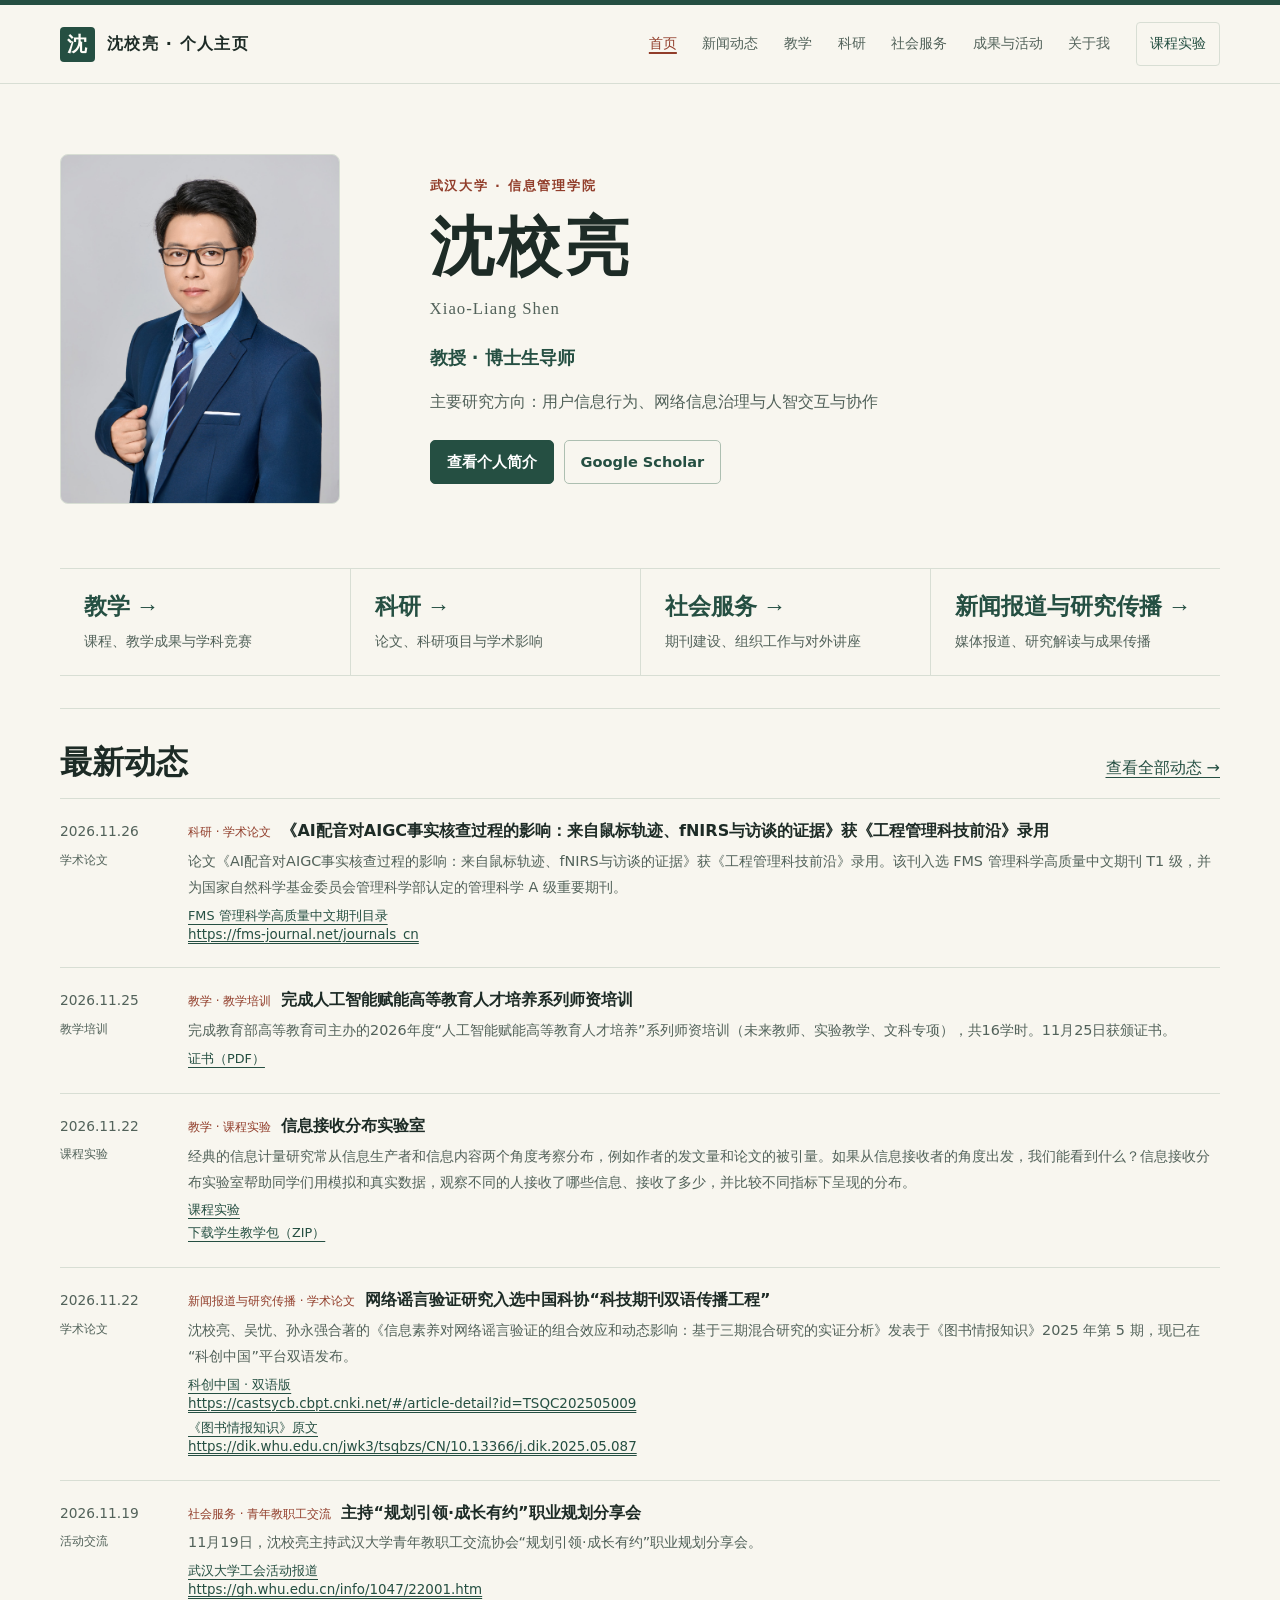
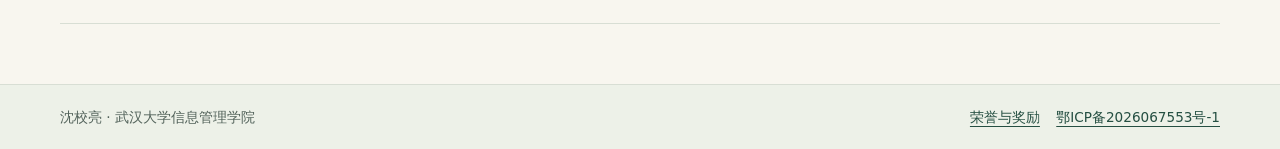
==== commit f5673c81: "Frame the lab exercise and classify competition guidance and training" ====
--- a/site/index.html
+++ b/site/index.html
@@ -11,6 +11,6 @@
  <div class="actions"><a class="button" href="about.html">查看个人简介</a><a class="button secondary" href="https://scholar.google.com/citations?hl=en&amp;user=AXHR1g8AAAAJ&amp;view_op=list_works&amp;sortby=pubdate" target="_blank" rel="noopener noreferrer">Google Scholar</a></div></div>
 </section>
 <section class="wrap directory" aria-label="按类别查阅成果与活动"><a href="facts.html?category=teaching"><strong>教学 →</strong><span>课程、教学成果与学科竞赛</span></a><a href="facts.html?category=research"><strong>科研 →</strong><span>论文、科研项目与学术影响</span></a><a href="facts.html?category=service"><strong>社会服务 →</strong><span>期刊建设、组织工作与对外讲座</span></a><a href="facts.html?category=media"><strong>新闻报道与研究传播 →</strong><span>媒体报道、研究解读与成果传播</span></a></section>
-<!--生活影像的发布位置。收到已确认公开的照片或短片后，在此加入有内容的栏目。--><section class="wrap news-panel" aria-labelledby="recent"><div class="section-top"><h2 id="recent">最新动态</h2><a href="news.html">查看全部动态 →</a></div><ul class="entries"><li id="aigc-fact-checking-ai-voice-accepted-2026" data-category="research" data-year="2026"><div><time datetime="2026-11-26">2026.11.26</time><small class="news-date-label">学术论文</small></div><div><a class="category" href="news.html?category=research">科研 · 学术论文</a><a class="entry-title" href="news.html#aigc-fact-checking-ai-voice-accepted-2026">《AI配音对AIGC事实核查过程的影响：来自鼠标轨迹、fNIRS与访谈的证据》获《工程管理科技前沿》录用</a><p>论文《AI配音对AIGC事实核查过程的影响：来自鼠标轨迹、fNIRS与访谈的证据》获《工程管理科技前沿》录用。该刊入选 FMS 管理科学高质量中文期刊 T1 级，并为国家自然科学基金委员会管理科学部认定的管理科学 A 级重要期刊。</p><p class="source-address"> <a class="source external-source" href="https://fms-journal.net/journals_cn" target="_blank" rel="noopener noreferrer"><span class="source-name">FMS 管理科学高质量中文期刊目录</span><bdi class="source-url" dir="ltr">https://fms-journal.net/journals_cn</bdi></a></p></div></li><li id="ai-faculty-training-2026" data-category="teaching" data-year="2026"><div><time datetime="2026-11-25">2026.11.25</time><small class="news-date-label">证书日期</small></div><div><a class="category" href="news.html?category=teaching">教学 · 师资培训</a><a class="entry-title" href="news.html#ai-faculty-training-2026">完成人工智能赋能高等教育人才培养系列师资培训</a><p>完成教育部高等教育司主办的2026年度“人工智能赋能高等教育人才培养”系列师资培训（未来教师、实验教学、文科专项），共16学时。11月25日获颁证书。</p><p class="source-address"><a class="source" href="assets/ai-faculty-training-2026.pdf?v=2d21a36dca5c" download>证书（PDF）</a></p></div></li><li id="teaching-reception-lab" data-category="teaching" data-year="2026"><div><time datetime="2026-11-22">2026.11.22</time><small class="news-date-label">课程实验</small></div><div><a class="category" href="news.html?category=teaching">教学 · 课程实验</a><a class="entry-title" href="information-reception-lab.html">信息接收分布实验室</a><p>可按读者或文章分析打开记录，比较同一批视频的不同接收指标，并导出实验结果。</p><p class="source-address"><a class="source" href="information-reception-lab.html">课程实验</a> <a class="source" href="Reception_Lab_V1_9_3_Student.zip" download>下载学生教学包（ZIP）</a></p></div></li><li id="rumor-verification-bilingual" data-category="media" data-year="2026"><div><time datetime="2026-11-22">2026.11.22</time><small class="news-date-label">学术论文</small></div><div><a class="category" href="news.html?category=media">新闻报道与研究传播 · 学术论文</a><a class="entry-title" href="news.html#rumor-verification-bilingual">网络谣言验证研究入选中国科协“科技期刊双语传播工程”</a><p>沈校亮、吴忧、孙永强合著的《信息素养对网络谣言验证的组合效应和动态影响：基于三期混合研究的实证分析》发表于《图书情报知识》2025 年第 5 期，现已在“科创中国”平台双语发布。</p><p class="source-address"><a class="source external-source" href="https://castsycb.cbpt.cnki.net/#/article-detail?id=TSQC202505009" target="_blank" rel="noopener noreferrer"><span class="source-name">科创中国 · 双语版</span><bdi class="source-url" dir="ltr">https://castsycb.cbpt.cnki.net/#/article-detail?id=TSQC202505009</bdi></a> <a class="source external-source" href="https://dik.whu.edu.cn/jwk3/tsqbzs/CN/10.13366/j.dik.2025.05.087" target="_blank" rel="noopener noreferrer"><span class="source-name">《图书情报知识》原文</span><bdi class="source-url" dir="ltr">https://dik.whu.edu.cn/jwk3/tsqbzs/CN/10.13366/j.dik.2025.05.087</bdi></a></p></div></li><li id="whu-faculty-career-2026" data-category="service" data-year="2026"><div><time datetime="2026-11-19">2026.11.19</time><small class="news-date-label">活动交流</small></div><div><a class="category" href="news.html?category=service">社会服务 · 青年教职工交流</a><a class="entry-title" href="news.html#whu-faculty-career-2026">主持“规划引领·成长有约”职业规划分享会</a><p>11月19日，沈校亮主持武汉大学青年教职工交流协会“规划引领·成长有约”职业规划分享会。</p><p class="source-address"><a class="source external-source" href="https://gh.whu.edu.cn/info/1047/22001.htm" target="_blank" rel="noopener noreferrer"><span class="source-name">武汉大学工会活动报道</span><bdi class="source-url" dir="ltr">https://gh.whu.edu.cn/info/1047/22001.htm</bdi></a></p></div></li></ul></section></main>
+<!--生活影像的发布位置。收到已确认公开的照片或短片后，在此加入有内容的栏目。--><section class="wrap news-panel" aria-labelledby="recent"><div class="section-top"><h2 id="recent">最新动态</h2><a href="news.html">查看全部动态 →</a></div><ul class="entries"><li id="aigc-fact-checking-ai-voice-accepted-2026" data-category="research" data-year="2026"><div><time datetime="2026-11-26">2026.11.26</time><small class="news-date-label">学术论文</small></div><div><a class="category" href="news.html?category=research">科研 · 学术论文</a><a class="entry-title" href="news.html#aigc-fact-checking-ai-voice-accepted-2026">《AI配音对AIGC事实核查过程的影响：来自鼠标轨迹、fNIRS与访谈的证据》获《工程管理科技前沿》录用</a><p>论文《AI配音对AIGC事实核查过程的影响：来自鼠标轨迹、fNIRS与访谈的证据》获《工程管理科技前沿》录用。该刊入选 FMS 管理科学高质量中文期刊 T1 级，并为国家自然科学基金委员会管理科学部认定的管理科学 A 级重要期刊。</p><p class="source-address"> <a class="source external-source" href="https://fms-journal.net/journals_cn" target="_blank" rel="noopener noreferrer"><span class="source-name">FMS 管理科学高质量中文期刊目录</span><bdi class="source-url" dir="ltr">https://fms-journal.net/journals_cn</bdi></a></p></div></li><li id="ai-faculty-training-2026" data-category="teaching" data-year="2026"><div><time datetime="2026-11-25">2026.11.25</time><small class="news-date-label">教学培训</small></div><div><a class="category" href="news.html?category=teaching">教学 · 教学培训</a><a class="entry-title" href="news.html#ai-faculty-training-2026">完成人工智能赋能高等教育人才培养系列师资培训</a><p>完成教育部高等教育司主办的2026年度“人工智能赋能高等教育人才培养”系列师资培训（未来教师、实验教学、文科专项），共16学时。11月25日获颁证书。</p><p class="source-address"><a class="source" href="assets/ai-faculty-training-2026.pdf?v=2d21a36dca5c" download>证书（PDF）</a></p></div></li><li id="teaching-reception-lab" data-category="teaching" data-year="2026"><div><time datetime="2026-11-22">2026.11.22</time><small class="news-date-label">课程实验</small></div><div><a class="category" href="news.html?category=teaching">教学 · 课程实验</a><a class="entry-title" href="information-reception-lab.html">信息接收分布实验室</a><p>经典的信息计量研究常从信息生产者和信息内容两个角度考察分布，例如作者的发文量和论文的被引量。如果从信息接收者的角度出发，我们能看到什么？信息接收分布实验室帮助同学们用模拟和真实数据，观察不同的人接收了哪些信息、接收了多少，并比较不同指标下呈现的分布。</p><p class="source-address"><a class="source" href="information-reception-lab.html">课程实验</a> <a class="source" href="Reception_Lab_V1_9_3_Student.zip" download>下载学生教学包（ZIP）</a></p></div></li><li id="rumor-verification-bilingual" data-category="media" data-year="2026"><div><time datetime="2026-11-22">2026.11.22</time><small class="news-date-label">学术论文</small></div><div><a class="category" href="news.html?category=media">新闻报道与研究传播 · 学术论文</a><a class="entry-title" href="news.html#rumor-verification-bilingual">网络谣言验证研究入选中国科协“科技期刊双语传播工程”</a><p>沈校亮、吴忧、孙永强合著的《信息素养对网络谣言验证的组合效应和动态影响：基于三期混合研究的实证分析》发表于《图书情报知识》2025 年第 5 期，现已在“科创中国”平台双语发布。</p><p class="source-address"><a class="source external-source" href="https://castsycb.cbpt.cnki.net/#/article-detail?id=TSQC202505009" target="_blank" rel="noopener noreferrer"><span class="source-name">科创中国 · 双语版</span><bdi class="source-url" dir="ltr">https://castsycb.cbpt.cnki.net/#/article-detail?id=TSQC202505009</bdi></a> <a class="source external-source" href="https://dik.whu.edu.cn/jwk3/tsqbzs/CN/10.13366/j.dik.2025.05.087" target="_blank" rel="noopener noreferrer"><span class="source-name">《图书情报知识》原文</span><bdi class="source-url" dir="ltr">https://dik.whu.edu.cn/jwk3/tsqbzs/CN/10.13366/j.dik.2025.05.087</bdi></a></p></div></li><li id="whu-faculty-career-2026" data-category="service" data-year="2026"><div><time datetime="2026-11-19">2026.11.19</time><small class="news-date-label">活动交流</small></div><div><a class="category" href="news.html?category=service">社会服务 · 青年教职工交流</a><a class="entry-title" href="news.html#whu-faculty-career-2026">主持“规划引领·成长有约”职业规划分享会</a><p>11月19日，沈校亮主持武汉大学青年教职工交流协会“规划引领·成长有约”职业规划分享会。</p><p class="source-address"><a class="source external-source" href="https://gh.whu.edu.cn/info/1047/22001.htm" target="_blank" rel="noopener noreferrer"><span class="source-name">武汉大学工会活动报道</span><bdi class="source-url" dir="ltr">https://gh.whu.edu.cn/info/1047/22001.htm</bdi></a></p></div></li></ul></section></main>
 <footer class="site-foot"><div class="wrap foot"><span>沈校亮 · 武汉大学信息管理学院</span><span><a href="honors.html">荣誉与奖励</a>   <a href="https://beian.miit.gov.cn/">鄂ICP备2026067553号-1</a></span></div></footer>
 </body></html>
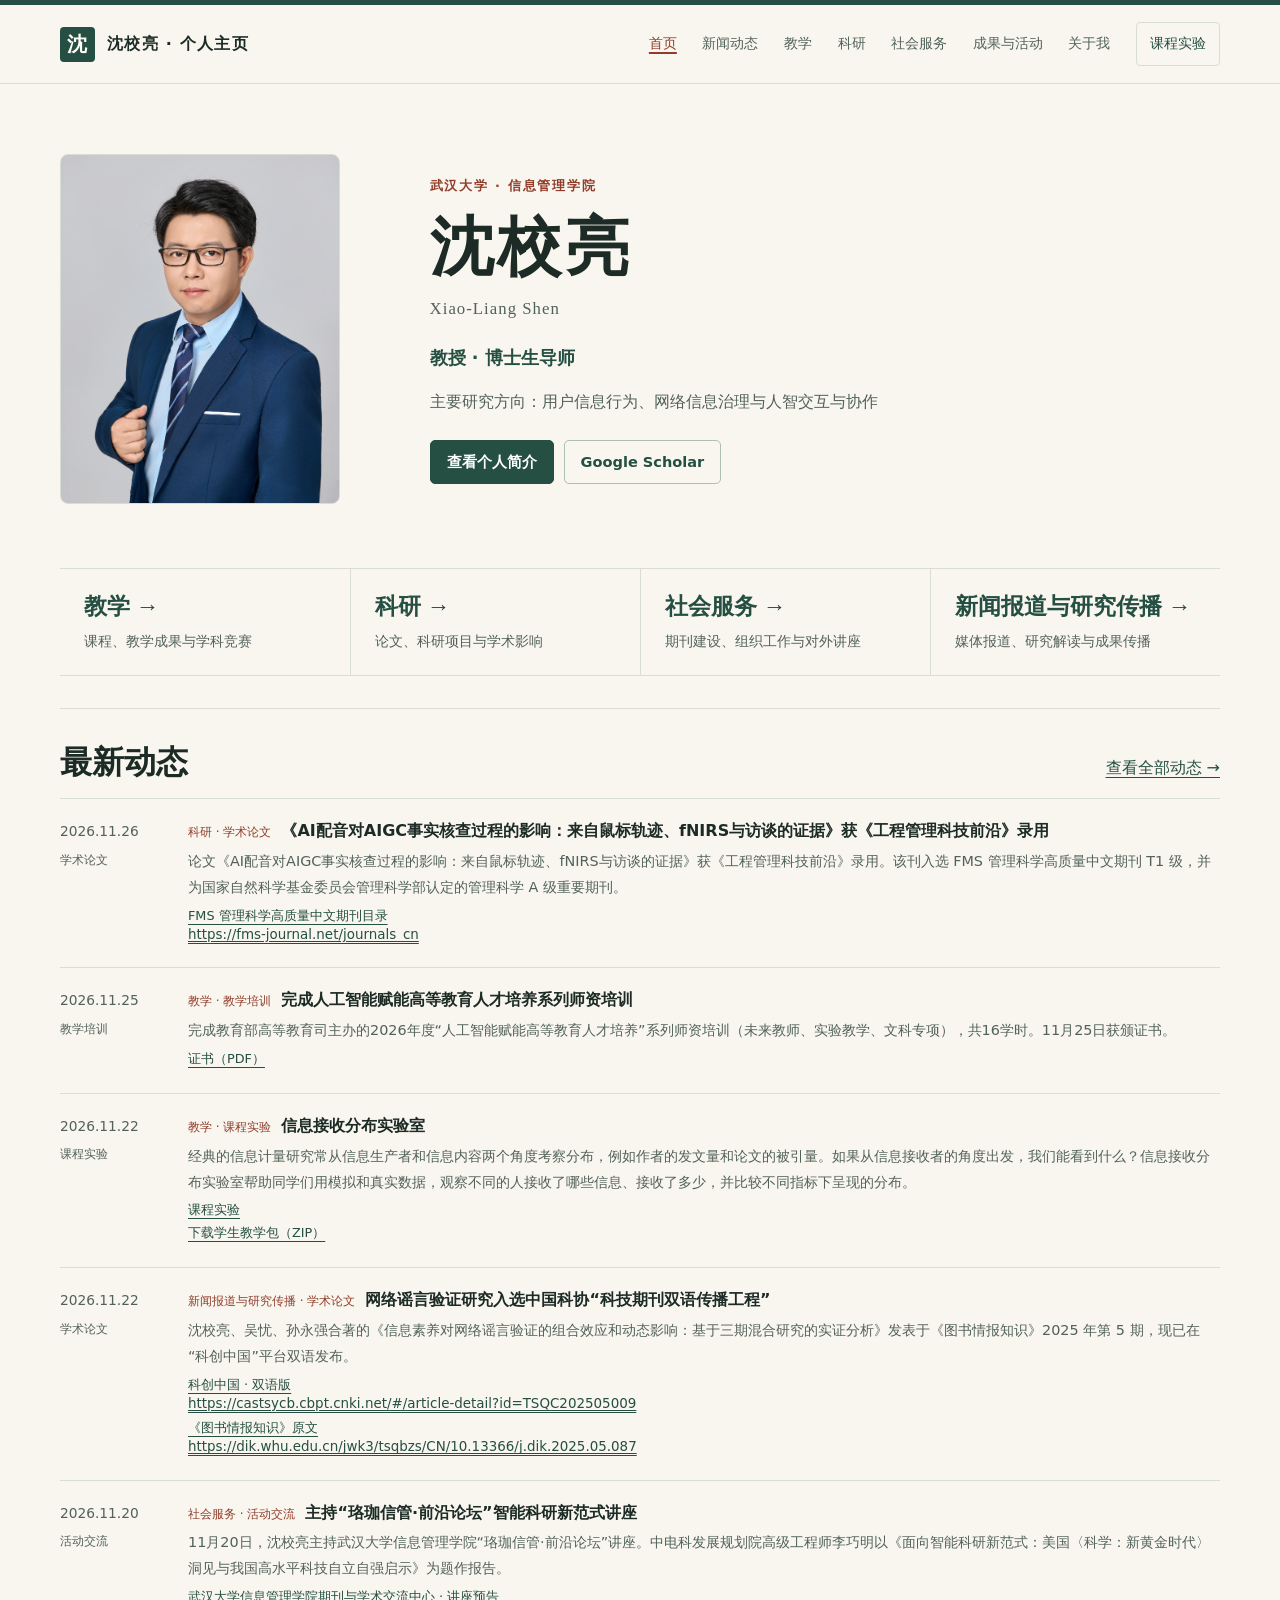
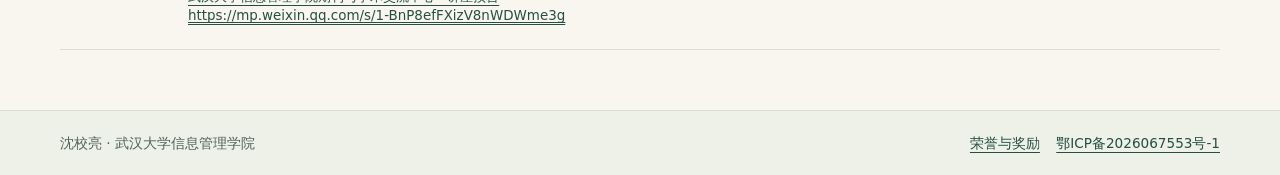
==== commit 7237e321: "Add four dated activities from the supplied reports" ====
--- a/site/index.html
+++ b/site/index.html
@@ -11,6 +11,6 @@
  <div class="actions"><a class="button" href="about.html">查看个人简介</a><a class="button secondary" href="https://scholar.google.com/citations?hl=en&amp;user=AXHR1g8AAAAJ&amp;view_op=list_works&amp;sortby=pubdate" target="_blank" rel="noopener noreferrer">Google Scholar</a></div></div>
 </section>
 <section class="wrap directory" aria-label="按类别查阅成果与活动"><a href="facts.html?category=teaching"><strong>教学 →</strong><span>课程、教学成果与学科竞赛</span></a><a href="facts.html?category=research"><strong>科研 →</strong><span>论文、科研项目与学术影响</span></a><a href="facts.html?category=service"><strong>社会服务 →</strong><span>期刊建设、组织工作与对外讲座</span></a><a href="facts.html?category=media"><strong>新闻报道与研究传播 →</strong><span>媒体报道、研究解读与成果传播</span></a></section>
-<!--生活影像的发布位置。收到已确认公开的照片或短片后，在此加入有内容的栏目。--><section class="wrap news-panel" aria-labelledby="recent"><div class="section-top"><h2 id="recent">最新动态</h2><a href="news.html">查看全部动态 →</a></div><ul class="entries"><li id="aigc-fact-checking-ai-voice-accepted-2026" data-category="research" data-year="2026"><div><time datetime="2026-11-26">2026.11.26</time><small class="news-date-label">学术论文</small></div><div><a class="category" href="news.html?category=research">科研 · 学术论文</a><a class="entry-title" href="news.html#aigc-fact-checking-ai-voice-accepted-2026">《AI配音对AIGC事实核查过程的影响：来自鼠标轨迹、fNIRS与访谈的证据》获《工程管理科技前沿》录用</a><p>论文《AI配音对AIGC事实核查过程的影响：来自鼠标轨迹、fNIRS与访谈的证据》获《工程管理科技前沿》录用。该刊入选 FMS 管理科学高质量中文期刊 T1 级，并为国家自然科学基金委员会管理科学部认定的管理科学 A 级重要期刊。</p><p class="source-address"> <a class="source external-source" href="https://fms-journal.net/journals_cn" target="_blank" rel="noopener noreferrer"><span class="source-name">FMS 管理科学高质量中文期刊目录</span><bdi class="source-url" dir="ltr">https://fms-journal.net/journals_cn</bdi></a></p></div></li><li id="ai-faculty-training-2026" data-category="teaching" data-year="2026"><div><time datetime="2026-11-25">2026.11.25</time><small class="news-date-label">教学培训</small></div><div><a class="category" href="news.html?category=teaching">教学 · 教学培训</a><a class="entry-title" href="news.html#ai-faculty-training-2026">完成人工智能赋能高等教育人才培养系列师资培训</a><p>完成教育部高等教育司主办的2026年度“人工智能赋能高等教育人才培养”系列师资培训（未来教师、实验教学、文科专项），共16学时。11月25日获颁证书。</p><p class="source-address"><a class="source" href="assets/ai-faculty-training-2026.pdf?v=2d21a36dca5c" download>证书（PDF）</a></p></div></li><li id="teaching-reception-lab" data-category="teaching" data-year="2026"><div><time datetime="2026-11-22">2026.11.22</time><small class="news-date-label">课程实验</small></div><div><a class="category" href="news.html?category=teaching">教学 · 课程实验</a><a class="entry-title" href="information-reception-lab.html">信息接收分布实验室</a><p>经典的信息计量研究常从信息生产者和信息内容两个角度考察分布，例如作者的发文量和论文的被引量。如果从信息接收者的角度出发，我们能看到什么？信息接收分布实验室帮助同学们用模拟和真实数据，观察不同的人接收了哪些信息、接收了多少，并比较不同指标下呈现的分布。</p><p class="source-address"><a class="source" href="information-reception-lab.html">课程实验</a> <a class="source" href="Reception_Lab_V1_9_3_Student.zip" download>下载学生教学包（ZIP）</a></p></div></li><li id="rumor-verification-bilingual" data-category="media" data-year="2026"><div><time datetime="2026-11-22">2026.11.22</time><small class="news-date-label">学术论文</small></div><div><a class="category" href="news.html?category=media">新闻报道与研究传播 · 学术论文</a><a class="entry-title" href="news.html#rumor-verification-bilingual">网络谣言验证研究入选中国科协“科技期刊双语传播工程”</a><p>沈校亮、吴忧、孙永强合著的《信息素养对网络谣言验证的组合效应和动态影响：基于三期混合研究的实证分析》发表于《图书情报知识》2025 年第 5 期，现已在“科创中国”平台双语发布。</p><p class="source-address"><a class="source external-source" href="https://castsycb.cbpt.cnki.net/#/article-detail?id=TSQC202505009" target="_blank" rel="noopener noreferrer"><span class="source-name">科创中国 · 双语版</span><bdi class="source-url" dir="ltr">https://castsycb.cbpt.cnki.net/#/article-detail?id=TSQC202505009</bdi></a> <a class="source external-source" href="https://dik.whu.edu.cn/jwk3/tsqbzs/CN/10.13366/j.dik.2025.05.087" target="_blank" rel="noopener noreferrer"><span class="source-name">《图书情报知识》原文</span><bdi class="source-url" dir="ltr">https://dik.whu.edu.cn/jwk3/tsqbzs/CN/10.13366/j.dik.2025.05.087</bdi></a></p></div></li><li id="whu-faculty-career-2026" data-category="service" data-year="2026"><div><time datetime="2026-11-19">2026.11.19</time><small class="news-date-label">活动交流</small></div><div><a class="category" href="news.html?category=service">社会服务 · 青年教职工交流</a><a class="entry-title" href="news.html#whu-faculty-career-2026">主持“规划引领·成长有约”职业规划分享会</a><p>11月19日，沈校亮主持武汉大学青年教职工交流协会“规划引领·成长有约”职业规划分享会。</p><p class="source-address"><a class="source external-source" href="https://gh.whu.edu.cn/info/1047/22001.htm" target="_blank" rel="noopener noreferrer"><span class="source-name">武汉大学工会活动报道</span><bdi class="source-url" dir="ltr">https://gh.whu.edu.cn/info/1047/22001.htm</bdi></a></p></div></li></ul></section></main>
+<!--生活影像的发布位置。收到已确认公开的照片或短片后，在此加入有内容的栏目。--><section class="wrap news-panel" aria-labelledby="recent"><div class="section-top"><h2 id="recent">最新动态</h2><a href="news.html">查看全部动态 →</a></div><ul class="entries"><li id="aigc-fact-checking-ai-voice-accepted-2026" data-category="research" data-year="2026"><div><time datetime="2026-11-26">2026.11.26</time><small class="news-date-label">学术论文</small></div><div><a class="category" href="news.html?category=research">科研 · 学术论文</a><a class="entry-title" href="news.html#aigc-fact-checking-ai-voice-accepted-2026">《AI配音对AIGC事实核查过程的影响：来自鼠标轨迹、fNIRS与访谈的证据》获《工程管理科技前沿》录用</a><p>论文《AI配音对AIGC事实核查过程的影响：来自鼠标轨迹、fNIRS与访谈的证据》获《工程管理科技前沿》录用。该刊入选 FMS 管理科学高质量中文期刊 T1 级，并为国家自然科学基金委员会管理科学部认定的管理科学 A 级重要期刊。</p><p class="source-address"> <a class="source external-source" href="https://fms-journal.net/journals_cn" target="_blank" rel="noopener noreferrer"><span class="source-name">FMS 管理科学高质量中文期刊目录</span><bdi class="source-url" dir="ltr">https://fms-journal.net/journals_cn</bdi></a></p></div></li><li id="ai-faculty-training-2026" data-category="teaching" data-year="2026"><div><time datetime="2026-11-25">2026.11.25</time><small class="news-date-label">教学培训</small></div><div><a class="category" href="news.html?category=teaching">教学 · 教学培训</a><a class="entry-title" href="news.html#ai-faculty-training-2026">完成人工智能赋能高等教育人才培养系列师资培训</a><p>完成教育部高等教育司主办的2026年度“人工智能赋能高等教育人才培养”系列师资培训（未来教师、实验教学、文科专项），共16学时。11月25日获颁证书。</p><p class="source-address"><a class="source" href="assets/ai-faculty-training-2026.pdf?v=2d21a36dca5c" download>证书（PDF）</a></p></div></li><li id="teaching-reception-lab" data-category="teaching" data-year="2026"><div><time datetime="2026-11-22">2026.11.22</time><small class="news-date-label">课程实验</small></div><div><a class="category" href="news.html?category=teaching">教学 · 课程实验</a><a class="entry-title" href="information-reception-lab.html">信息接收分布实验室</a><p>经典的信息计量研究常从信息生产者和信息内容两个角度考察分布，例如作者的发文量和论文的被引量。如果从信息接收者的角度出发，我们能看到什么？信息接收分布实验室帮助同学们用模拟和真实数据，观察不同的人接收了哪些信息、接收了多少，并比较不同指标下呈现的分布。</p><p class="source-address"><a class="source" href="information-reception-lab.html">课程实验</a> <a class="source" href="Reception_Lab_V1_9_3_Student.zip" download>下载学生教学包（ZIP）</a></p></div></li><li id="rumor-verification-bilingual" data-category="media" data-year="2026"><div><time datetime="2026-11-22">2026.11.22</time><small class="news-date-label">学术论文</small></div><div><a class="category" href="news.html?category=media">新闻报道与研究传播 · 学术论文</a><a class="entry-title" href="news.html#rumor-verification-bilingual">网络谣言验证研究入选中国科协“科技期刊双语传播工程”</a><p>沈校亮、吴忧、孙永强合著的《信息素养对网络谣言验证的组合效应和动态影响：基于三期混合研究的实证分析》发表于《图书情报知识》2025 年第 5 期，现已在“科创中国”平台双语发布。</p><p class="source-address"><a class="source external-source" href="https://castsycb.cbpt.cnki.net/#/article-detail?id=TSQC202505009" target="_blank" rel="noopener noreferrer"><span class="source-name">科创中国 · 双语版</span><bdi class="source-url" dir="ltr">https://castsycb.cbpt.cnki.net/#/article-detail?id=TSQC202505009</bdi></a> <a class="source external-source" href="https://dik.whu.edu.cn/jwk3/tsqbzs/CN/10.13366/j.dik.2025.05.087" target="_blank" rel="noopener noreferrer"><span class="source-name">《图书情报知识》原文</span><bdi class="source-url" dir="ltr">https://dik.whu.edu.cn/jwk3/tsqbzs/CN/10.13366/j.dik.2025.05.087</bdi></a></p></div></li><li id="sim-ai-research-forum-2026" data-category="service" data-year="2026"><div><time datetime="2026-11-20">2026.11.20</time><small class="news-date-label">活动交流</small></div><div><a class="category" href="news.html?category=service">社会服务 · 活动交流</a><a class="entry-title" href="news.html#sim-ai-research-forum-2026">主持“珞珈信管·前沿论坛”智能科研新范式讲座</a><p>11月20日，沈校亮主持武汉大学信息管理学院“珞珈信管·前沿论坛”讲座。中电科发展规划院高级工程师李巧明以《面向智能科研新范式：美国〈科学：新黄金时代〉洞见与我国高水平科技自立自强启示》为题作报告。</p><p class="source-address"><a class="source external-source" href="https://mp.weixin.qq.com/s/1-BnP8efFXizV8nWDWme3g" target="_blank" rel="noopener noreferrer"><span class="source-name">武汉大学信息管理学院期刊与学术交流中心 · 讲座预告</span><bdi class="source-url" dir="ltr">https://mp.weixin.qq.com/s/1-BnP8efFXizV8nWDWme3g</bdi></a></p></div></li></ul></section></main>
 <footer class="site-foot"><div class="wrap foot"><span>沈校亮 · 武汉大学信息管理学院</span><span><a href="honors.html">荣誉与奖励</a>   <a href="https://beian.miit.gov.cn/">鄂ICP备2026067553号-1</a></span></div></footer>
 </body></html>
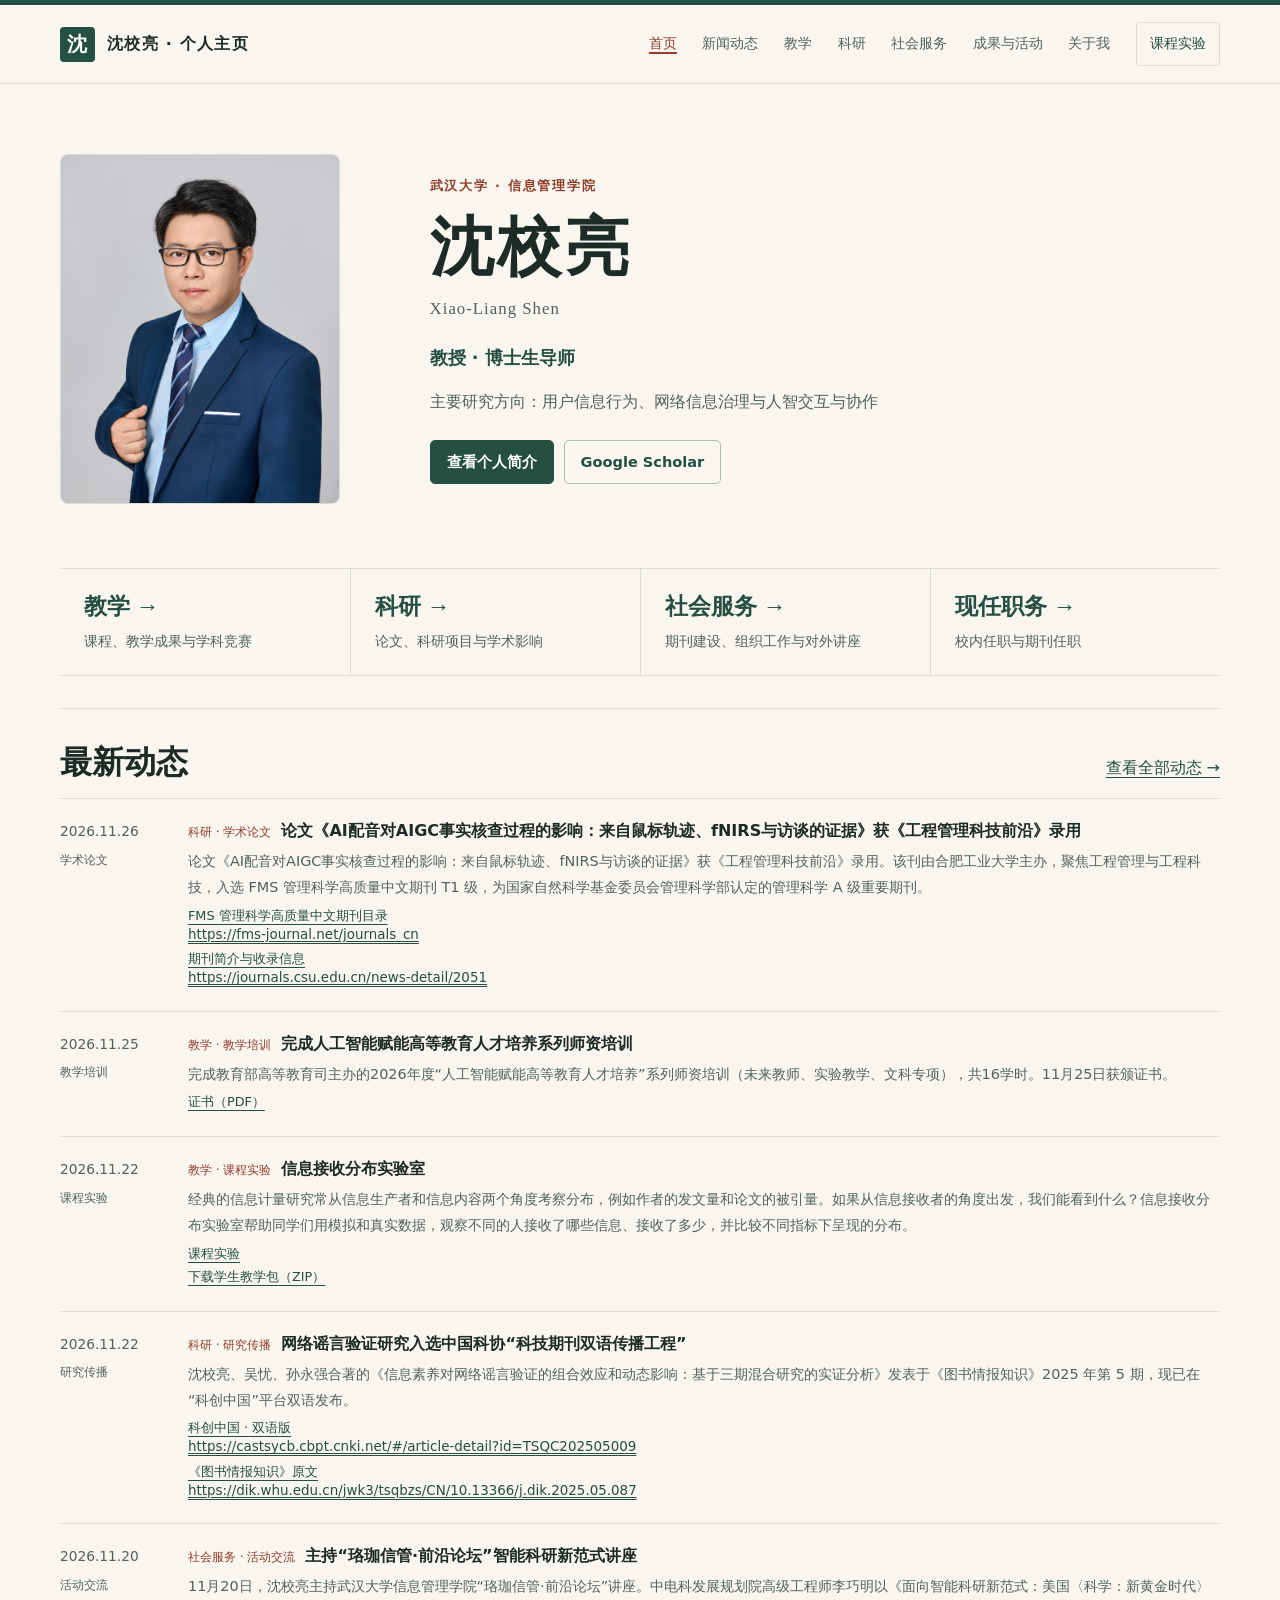
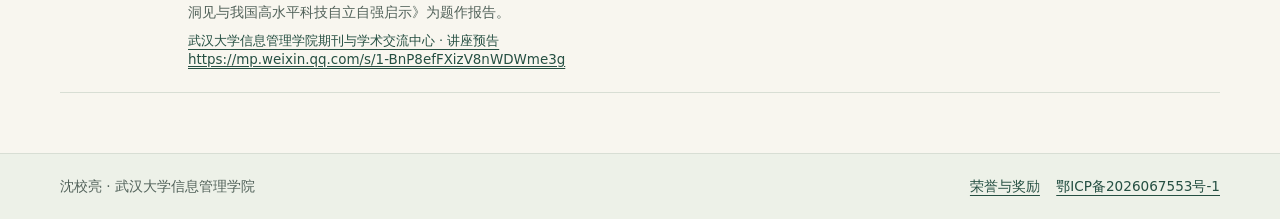
==== commit f10451cf: "Standardize all publication and conference news and simplify navigation" ====
--- a/site/index.html
+++ b/site/index.html
@@ -10,7 +10,7 @@
  <p class="affiliation">教授 · 博士生导师</p><p class="bio">主要研究方向：用户信息行为、网络信息治理与人智交互与协作</p>
  <div class="actions"><a class="button" href="about.html">查看个人简介</a><a class="button secondary" href="https://scholar.google.com/citations?hl=en&amp;user=AXHR1g8AAAAJ&amp;view_op=list_works&amp;sortby=pubdate" target="_blank" rel="noopener noreferrer">Google Scholar</a></div></div>
 </section>
-<section class="wrap directory" aria-label="按类别查阅成果与活动"><a href="facts.html?category=teaching"><strong>教学 →</strong><span>课程、教学成果与学科竞赛</span></a><a href="facts.html?category=research"><strong>科研 →</strong><span>论文、科研项目与学术影响</span></a><a href="facts.html?category=service"><strong>社会服务 →</strong><span>期刊建设、组织工作与对外讲座</span></a><a href="facts.html?category=media"><strong>新闻报道与研究传播 →</strong><span>媒体报道、研究解读与成果传播</span></a></section>
-<!--生活影像的发布位置。收到已确认公开的照片或短片后，在此加入有内容的栏目。--><section class="wrap news-panel" aria-labelledby="recent"><div class="section-top"><h2 id="recent">最新动态</h2><a href="news.html">查看全部动态 →</a></div><ul class="entries"><li id="aigc-fact-checking-ai-voice-accepted-2026" data-category="research" data-year="2026"><div><time datetime="2026-11-26">2026.11.26</time><small class="news-date-label">学术论文</small></div><div><a class="category" href="news.html?category=research">科研 · 学术论文</a><a class="entry-title" href="news.html#aigc-fact-checking-ai-voice-accepted-2026">《AI配音对AIGC事实核查过程的影响：来自鼠标轨迹、fNIRS与访谈的证据》获《工程管理科技前沿》录用</a><p>论文《AI配音对AIGC事实核查过程的影响：来自鼠标轨迹、fNIRS与访谈的证据》获《工程管理科技前沿》录用。该刊入选 FMS 管理科学高质量中文期刊 T1 级，并为国家自然科学基金委员会管理科学部认定的管理科学 A 级重要期刊。</p><p class="source-address"> <a class="source external-source" href="https://fms-journal.net/journals_cn" target="_blank" rel="noopener noreferrer"><span class="source-name">FMS 管理科学高质量中文期刊目录</span><bdi class="source-url" dir="ltr">https://fms-journal.net/journals_cn</bdi></a></p></div></li><li id="ai-faculty-training-2026" data-category="teaching" data-year="2026"><div><time datetime="2026-11-25">2026.11.25</time><small class="news-date-label">教学培训</small></div><div><a class="category" href="news.html?category=teaching">教学 · 教学培训</a><a class="entry-title" href="news.html#ai-faculty-training-2026">完成人工智能赋能高等教育人才培养系列师资培训</a><p>完成教育部高等教育司主办的2026年度“人工智能赋能高等教育人才培养”系列师资培训（未来教师、实验教学、文科专项），共16学时。11月25日获颁证书。</p><p class="source-address"><a class="source" href="assets/ai-faculty-training-2026.pdf?v=2d21a36dca5c" download>证书（PDF）</a></p></div></li><li id="teaching-reception-lab" data-category="teaching" data-year="2026"><div><time datetime="2026-11-22">2026.11.22</time><small class="news-date-label">课程实验</small></div><div><a class="category" href="news.html?category=teaching">教学 · 课程实验</a><a class="entry-title" href="information-reception-lab.html">信息接收分布实验室</a><p>经典的信息计量研究常从信息生产者和信息内容两个角度考察分布，例如作者的发文量和论文的被引量。如果从信息接收者的角度出发，我们能看到什么？信息接收分布实验室帮助同学们用模拟和真实数据，观察不同的人接收了哪些信息、接收了多少，并比较不同指标下呈现的分布。</p><p class="source-address"><a class="source" href="information-reception-lab.html">课程实验</a> <a class="source" href="Reception_Lab_V1_9_3_Student.zip" download>下载学生教学包（ZIP）</a></p></div></li><li id="rumor-verification-bilingual" data-category="media" data-year="2026"><div><time datetime="2026-11-22">2026.11.22</time><small class="news-date-label">学术论文</small></div><div><a class="category" href="news.html?category=media">新闻报道与研究传播 · 学术论文</a><a class="entry-title" href="news.html#rumor-verification-bilingual">网络谣言验证研究入选中国科协“科技期刊双语传播工程”</a><p>沈校亮、吴忧、孙永强合著的《信息素养对网络谣言验证的组合效应和动态影响：基于三期混合研究的实证分析》发表于《图书情报知识》2025 年第 5 期，现已在“科创中国”平台双语发布。</p><p class="source-address"><a class="source external-source" href="https://castsycb.cbpt.cnki.net/#/article-detail?id=TSQC202505009" target="_blank" rel="noopener noreferrer"><span class="source-name">科创中国 · 双语版</span><bdi class="source-url" dir="ltr">https://castsycb.cbpt.cnki.net/#/article-detail?id=TSQC202505009</bdi></a> <a class="source external-source" href="https://dik.whu.edu.cn/jwk3/tsqbzs/CN/10.13366/j.dik.2025.05.087" target="_blank" rel="noopener noreferrer"><span class="source-name">《图书情报知识》原文</span><bdi class="source-url" dir="ltr">https://dik.whu.edu.cn/jwk3/tsqbzs/CN/10.13366/j.dik.2025.05.087</bdi></a></p></div></li><li id="sim-ai-research-forum-2026" data-category="service" data-year="2026"><div><time datetime="2026-11-20">2026.11.20</time><small class="news-date-label">活动交流</small></div><div><a class="category" href="news.html?category=service">社会服务 · 活动交流</a><a class="entry-title" href="news.html#sim-ai-research-forum-2026">主持“珞珈信管·前沿论坛”智能科研新范式讲座</a><p>11月20日，沈校亮主持武汉大学信息管理学院“珞珈信管·前沿论坛”讲座。中电科发展规划院高级工程师李巧明以《面向智能科研新范式：美国〈科学：新黄金时代〉洞见与我国高水平科技自立自强启示》为题作报告。</p><p class="source-address"><a class="source external-source" href="https://mp.weixin.qq.com/s/1-BnP8efFXizV8nWDWme3g" target="_blank" rel="noopener noreferrer"><span class="source-name">武汉大学信息管理学院期刊与学术交流中心 · 讲座预告</span><bdi class="source-url" dir="ltr">https://mp.weixin.qq.com/s/1-BnP8efFXizV8nWDWme3g</bdi></a></p></div></li></ul></section></main>
+<section class="wrap directory" aria-label="按类别查阅成果与活动"><a href="facts.html?category=teaching"><strong>教学 →</strong><span>课程、教学成果与学科竞赛</span></a><a href="facts.html?category=research"><strong>科研 →</strong><span>论文、科研项目与学术影响</span></a><a href="facts.html?category=service"><strong>社会服务 →</strong><span>期刊建设、组织工作与对外讲座</span></a><a href="about.html#current-roles"><strong>现任职务 →</strong><span>校内任职与期刊任职</span></a></section>
+<!--生活影像的发布位置。收到已确认公开的照片或短片后，在此加入有内容的栏目。--><section class="wrap news-panel" aria-labelledby="recent"><div class="section-top"><h2 id="recent">最新动态</h2><a href="news.html">查看全部动态 →</a></div><ul class="entries"><li id="aigc-fact-checking-ai-voice-accepted-2026" data-category="research" data-year="2026"><div><time datetime="2026-11-26">2026.11.26</time><small class="news-date-label">学术论文</small></div><div><a class="category" href="news.html?category=research">科研 · 学术论文</a><a class="entry-title" href="news.html#aigc-fact-checking-ai-voice-accepted-2026">论文《AI配音对AIGC事实核查过程的影响：来自鼠标轨迹、fNIRS与访谈的证据》获《工程管理科技前沿》录用</a><p>论文《AI配音对AIGC事实核查过程的影响：来自鼠标轨迹、fNIRS与访谈的证据》获《工程管理科技前沿》录用。该刊由合肥工业大学主办，聚焦工程管理与工程科技，入选 FMS 管理科学高质量中文期刊 T1 级，为国家自然科学基金委员会管理科学部认定的管理科学 A 级重要期刊。</p><p class="source-address"> <a class="source external-source" href="https://fms-journal.net/journals_cn" target="_blank" rel="noopener noreferrer"><span class="source-name">FMS 管理科学高质量中文期刊目录</span><bdi class="source-url" dir="ltr">https://fms-journal.net/journals_cn</bdi></a> <a class="source external-source" href="https://journals.csu.edu.cn/news-detail/2051" target="_blank" rel="noopener noreferrer"><span class="source-name">期刊简介与收录信息</span><bdi class="source-url" dir="ltr">https://journals.csu.edu.cn/news-detail/2051</bdi></a></p></div></li><li id="ai-faculty-training-2026" data-category="teaching" data-year="2026"><div><time datetime="2026-11-25">2026.11.25</time><small class="news-date-label">教学培训</small></div><div><a class="category" href="news.html?category=teaching">教学 · 教学培训</a><a class="entry-title" href="news.html#ai-faculty-training-2026">完成人工智能赋能高等教育人才培养系列师资培训</a><p>完成教育部高等教育司主办的2026年度“人工智能赋能高等教育人才培养”系列师资培训（未来教师、实验教学、文科专项），共16学时。11月25日获颁证书。</p><p class="source-address"><a class="source" href="assets/ai-faculty-training-2026.pdf?v=2d21a36dca5c" download>证书（PDF）</a></p></div></li><li id="teaching-reception-lab" data-category="teaching" data-year="2026"><div><time datetime="2026-11-22">2026.11.22</time><small class="news-date-label">课程实验</small></div><div><a class="category" href="news.html?category=teaching">教学 · 课程实验</a><a class="entry-title" href="information-reception-lab.html">信息接收分布实验室</a><p>经典的信息计量研究常从信息生产者和信息内容两个角度考察分布，例如作者的发文量和论文的被引量。如果从信息接收者的角度出发，我们能看到什么？信息接收分布实验室帮助同学们用模拟和真实数据，观察不同的人接收了哪些信息、接收了多少，并比较不同指标下呈现的分布。</p><p class="source-address"><a class="source" href="information-reception-lab.html">课程实验</a> <a class="source" href="Reception_Lab_V1_9_3_Student.zip" download>下载学生教学包（ZIP）</a></p></div></li><li id="rumor-verification-bilingual" data-category="research" data-year="2026"><div><time datetime="2026-11-22">2026.11.22</time><small class="news-date-label">研究传播</small></div><div><a class="category" href="news.html?category=research">科研 · 研究传播</a><a class="entry-title" href="news.html#rumor-verification-bilingual">网络谣言验证研究入选中国科协“科技期刊双语传播工程”</a><p>沈校亮、吴忧、孙永强合著的《信息素养对网络谣言验证的组合效应和动态影响：基于三期混合研究的实证分析》发表于《图书情报知识》2025 年第 5 期，现已在“科创中国”平台双语发布。</p><p class="source-address"><a class="source external-source" href="https://castsycb.cbpt.cnki.net/#/article-detail?id=TSQC202505009" target="_blank" rel="noopener noreferrer"><span class="source-name">科创中国 · 双语版</span><bdi class="source-url" dir="ltr">https://castsycb.cbpt.cnki.net/#/article-detail?id=TSQC202505009</bdi></a> <a class="source external-source" href="https://dik.whu.edu.cn/jwk3/tsqbzs/CN/10.13366/j.dik.2025.05.087" target="_blank" rel="noopener noreferrer"><span class="source-name">《图书情报知识》原文</span><bdi class="source-url" dir="ltr">https://dik.whu.edu.cn/jwk3/tsqbzs/CN/10.13366/j.dik.2025.05.087</bdi></a></p></div></li><li id="sim-ai-research-forum-2026" data-category="service" data-year="2026"><div><time datetime="2026-11-20">2026.11.20</time><small class="news-date-label">活动交流</small></div><div><a class="category" href="news.html?category=service">社会服务 · 活动交流</a><a class="entry-title" href="news.html#sim-ai-research-forum-2026">主持“珞珈信管·前沿论坛”智能科研新范式讲座</a><p>11月20日，沈校亮主持武汉大学信息管理学院“珞珈信管·前沿论坛”讲座。中电科发展规划院高级工程师李巧明以《面向智能科研新范式：美国〈科学：新黄金时代〉洞见与我国高水平科技自立自强启示》为题作报告。</p><p class="source-address"><a class="source external-source" href="https://mp.weixin.qq.com/s/1-BnP8efFXizV8nWDWme3g" target="_blank" rel="noopener noreferrer"><span class="source-name">武汉大学信息管理学院期刊与学术交流中心 · 讲座预告</span><bdi class="source-url" dir="ltr">https://mp.weixin.qq.com/s/1-BnP8efFXizV8nWDWme3g</bdi></a></p></div></li></ul></section></main>
 <footer class="site-foot"><div class="wrap foot"><span>沈校亮 · 武汉大学信息管理学院</span><span><a href="honors.html">荣誉与奖励</a>   <a href="https://beian.miit.gov.cn/">鄂ICP备2026067553号-1</a></span></div></footer>
 </body></html>
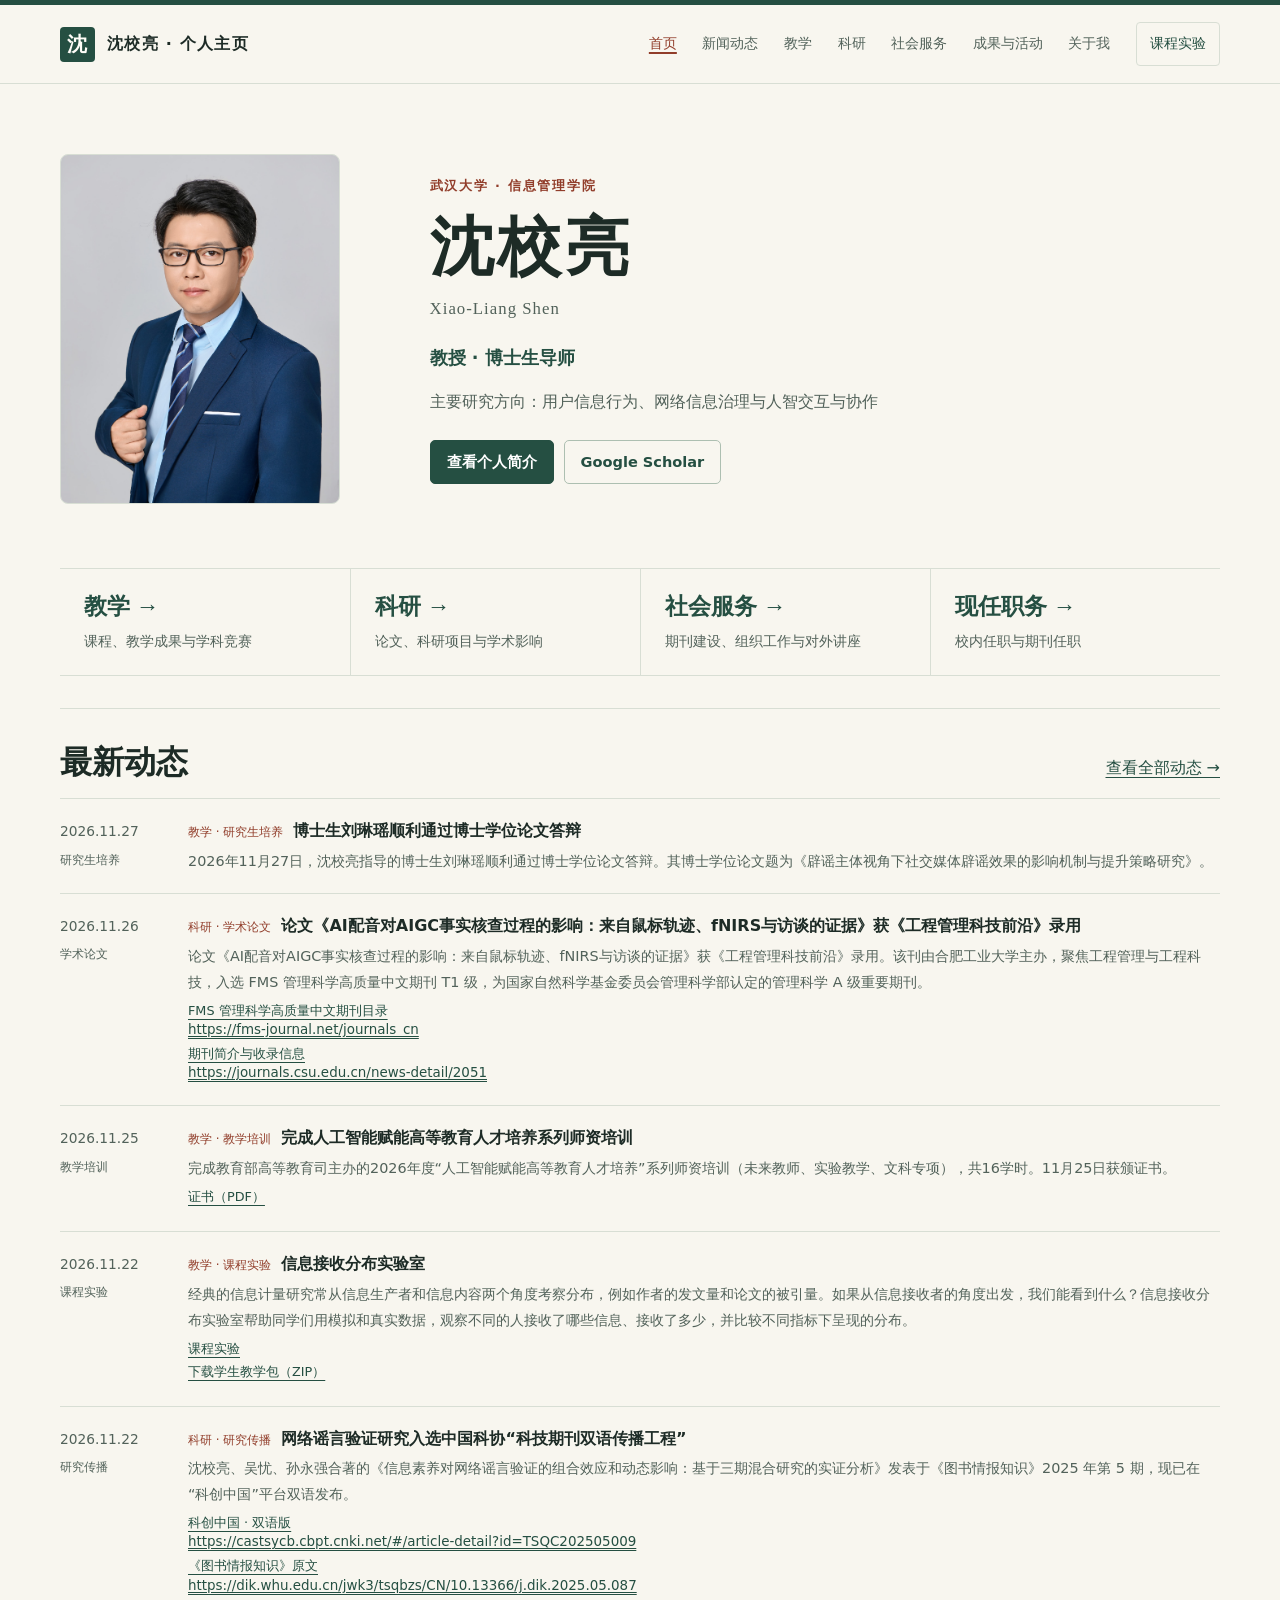
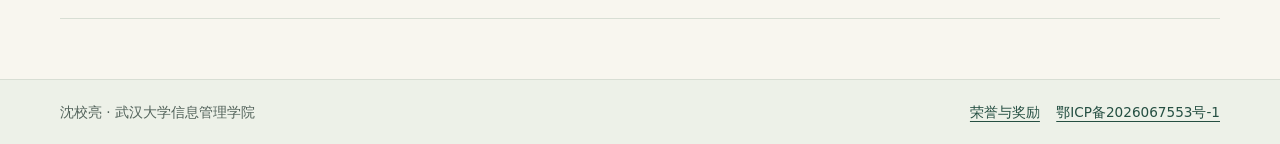
==== commit 672b34c3: "Show recent news by default and record doctoral defence" ====
--- a/site/index.html
+++ b/site/index.html
@@ -1,7 +1,7 @@
 <!doctype html>
 <html lang="zh-CN"><head><meta charset="utf-8"><meta name="viewport" content="width=device-width,initial-scale=1">
 <meta name="description" content="武汉大学信息管理学院沈校亮的个人主页，包含研究成果、新闻动态、教学资源与课程实验。">
-<title>首页｜沈校亮个人主页</title><link rel="stylesheet" href="assets/site.css?v=8087e40f5af2"></head>
+<title>首页｜沈校亮个人主页</title><link rel="stylesheet" href="assets/site.css?v=36c75d05c92d"></head>
 <body><a class="skip" href="#main">跳到正文</a>
 <header class="site-head"><div class="wrap head"><a class="brand" href="index.html"><span class="seal" aria-hidden="true">沈</span><span>沈校亮 · 个人主页</span></a><nav aria-label="主导航"><a class="nav-link" href="index.html" aria-current="page">首页</a><a class="nav-link" href="news.html">新闻动态</a><a class="nav-link" href="teaching.html">教学</a><a class="nav-link" href="research.html">科研</a><a class="nav-link" href="service.html">社会服务</a><a class="nav-link" href="facts.html">成果与活动</a><a class="nav-link" href="about.html">关于我</a><a class="nav-link lab-link" href="information-reception-lab.html">课程实验</a></nav></div></header>
 <main id="main">
@@ -11,6 +11,6 @@
  <div class="actions"><a class="button" href="about.html">查看个人简介</a><a class="button secondary" href="https://scholar.google.com/citations?hl=en&amp;user=AXHR1g8AAAAJ&amp;view_op=list_works&amp;sortby=pubdate" target="_blank" rel="noopener noreferrer">Google Scholar</a></div></div>
 </section>
 <section class="wrap directory" aria-label="按类别查阅成果与活动"><a href="facts.html?category=teaching"><strong>教学 →</strong><span>课程、教学成果与学科竞赛</span></a><a href="facts.html?category=research"><strong>科研 →</strong><span>论文、科研项目与学术影响</span></a><a href="facts.html?category=service"><strong>社会服务 →</strong><span>期刊建设、组织工作与对外讲座</span></a><a href="about.html#current-roles"><strong>现任职务 →</strong><span>校内任职与期刊任职</span></a></section>
-<!--生活影像的发布位置。收到已确认公开的照片或短片后，在此加入有内容的栏目。--><section class="wrap news-panel" aria-labelledby="recent"><div class="section-top"><h2 id="recent">最新动态</h2><a href="news.html">查看全部动态 →</a></div><ul class="entries"><li id="aigc-fact-checking-ai-voice-accepted-2026" data-category="research" data-year="2026"><div><time datetime="2026-11-26">2026.11.26</time><small class="news-date-label">学术论文</small></div><div><a class="category" href="news.html?category=research">科研 · 学术论文</a><a class="entry-title" href="news.html#aigc-fact-checking-ai-voice-accepted-2026">论文《AI配音对AIGC事实核查过程的影响：来自鼠标轨迹、fNIRS与访谈的证据》获《工程管理科技前沿》录用</a><p>论文《AI配音对AIGC事实核查过程的影响：来自鼠标轨迹、fNIRS与访谈的证据》获《工程管理科技前沿》录用。该刊由合肥工业大学主办，聚焦工程管理与工程科技，入选 FMS 管理科学高质量中文期刊 T1 级，为国家自然科学基金委员会管理科学部认定的管理科学 A 级重要期刊。</p><p class="source-address"> <a class="source external-source" href="https://fms-journal.net/journals_cn" target="_blank" rel="noopener noreferrer"><span class="source-name">FMS 管理科学高质量中文期刊目录</span><bdi class="source-url" dir="ltr">https://fms-journal.net/journals_cn</bdi></a> <a class="source external-source" href="https://journals.csu.edu.cn/news-detail/2051" target="_blank" rel="noopener noreferrer"><span class="source-name">期刊简介与收录信息</span><bdi class="source-url" dir="ltr">https://journals.csu.edu.cn/news-detail/2051</bdi></a></p></div></li><li id="ai-faculty-training-2026" data-category="teaching" data-year="2026"><div><time datetime="2026-11-25">2026.11.25</time><small class="news-date-label">教学培训</small></div><div><a class="category" href="news.html?category=teaching">教学 · 教学培训</a><a class="entry-title" href="news.html#ai-faculty-training-2026">完成人工智能赋能高等教育人才培养系列师资培训</a><p>完成教育部高等教育司主办的2026年度“人工智能赋能高等教育人才培养”系列师资培训（未来教师、实验教学、文科专项），共16学时。11月25日获颁证书。</p><p class="source-address"><a class="source" href="assets/ai-faculty-training-2026.pdf?v=2d21a36dca5c" download>证书（PDF）</a></p></div></li><li id="teaching-reception-lab" data-category="teaching" data-year="2026"><div><time datetime="2026-11-22">2026.11.22</time><small class="news-date-label">课程实验</small></div><div><a class="category" href="news.html?category=teaching">教学 · 课程实验</a><a class="entry-title" href="information-reception-lab.html">信息接收分布实验室</a><p>经典的信息计量研究常从信息生产者和信息内容两个角度考察分布，例如作者的发文量和论文的被引量。如果从信息接收者的角度出发，我们能看到什么？信息接收分布实验室帮助同学们用模拟和真实数据，观察不同的人接收了哪些信息、接收了多少，并比较不同指标下呈现的分布。</p><p class="source-address"><a class="source" href="information-reception-lab.html">课程实验</a> <a class="source" href="Reception_Lab_V1_9_3_Student.zip" download>下载学生教学包（ZIP）</a></p></div></li><li id="rumor-verification-bilingual" data-category="research" data-year="2026"><div><time datetime="2026-11-22">2026.11.22</time><small class="news-date-label">研究传播</small></div><div><a class="category" href="news.html?category=research">科研 · 研究传播</a><a class="entry-title" href="news.html#rumor-verification-bilingual">网络谣言验证研究入选中国科协“科技期刊双语传播工程”</a><p>沈校亮、吴忧、孙永强合著的《信息素养对网络谣言验证的组合效应和动态影响：基于三期混合研究的实证分析》发表于《图书情报知识》2025 年第 5 期，现已在“科创中国”平台双语发布。</p><p class="source-address"><a class="source external-source" href="https://castsycb.cbpt.cnki.net/#/article-detail?id=TSQC202505009" target="_blank" rel="noopener noreferrer"><span class="source-name">科创中国 · 双语版</span><bdi class="source-url" dir="ltr">https://castsycb.cbpt.cnki.net/#/article-detail?id=TSQC202505009</bdi></a> <a class="source external-source" href="https://dik.whu.edu.cn/jwk3/tsqbzs/CN/10.13366/j.dik.2025.05.087" target="_blank" rel="noopener noreferrer"><span class="source-name">《图书情报知识》原文</span><bdi class="source-url" dir="ltr">https://dik.whu.edu.cn/jwk3/tsqbzs/CN/10.13366/j.dik.2025.05.087</bdi></a></p></div></li><li id="sim-ai-research-forum-2026" data-category="service" data-year="2026"><div><time datetime="2026-11-20">2026.11.20</time><small class="news-date-label">活动交流</small></div><div><a class="category" href="news.html?category=service">社会服务 · 活动交流</a><a class="entry-title" href="news.html#sim-ai-research-forum-2026">主持“珞珈信管·前沿论坛”智能科研新范式讲座</a><p>11月20日，沈校亮主持武汉大学信息管理学院“珞珈信管·前沿论坛”讲座。中电科发展规划院高级工程师李巧明以《面向智能科研新范式：美国〈科学：新黄金时代〉洞见与我国高水平科技自立自强启示》为题作报告。</p><p class="source-address"><a class="source external-source" href="https://mp.weixin.qq.com/s/1-BnP8efFXizV8nWDWme3g" target="_blank" rel="noopener noreferrer"><span class="source-name">武汉大学信息管理学院期刊与学术交流中心 · 讲座预告</span><bdi class="source-url" dir="ltr">https://mp.weixin.qq.com/s/1-BnP8efFXizV8nWDWme3g</bdi></a></p></div></li></ul></section></main>
+<!--生活影像的发布位置。收到已确认公开的照片或短片后，在此加入有内容的栏目。--><section class="wrap news-panel" aria-labelledby="recent"><div class="section-top"><h2 id="recent">最新动态</h2><a href="news.html">查看全部动态 →</a></div><ul class="entries"><li id="liu-linyao-phd-defence-2026" data-category="teaching" data-year="2026"><div><time datetime="2026-11-27">2026.11.27</time><small class="news-date-label">研究生培养</small></div><div><a class="category" href="news.html?category=teaching">教学 · 研究生培养</a><a class="entry-title" href="news.html#liu-linyao-phd-defence-2026">博士生刘琳瑶顺利通过博士学位论文答辩</a><p>2026年11月27日，沈校亮指导的博士生刘琳瑶顺利通过博士学位论文答辩。其博士学位论文题为《辟谣主体视角下社交媒体辟谣效果的影响机制与提升策略研究》。</p></div></li><li id="aigc-fact-checking-ai-voice-accepted-2026" data-category="research" data-year="2026"><div><time datetime="2026-11-26">2026.11.26</time><small class="news-date-label">学术论文</small></div><div><a class="category" href="news.html?category=research">科研 · 学术论文</a><a class="entry-title" href="news.html#aigc-fact-checking-ai-voice-accepted-2026">论文《AI配音对AIGC事实核查过程的影响：来自鼠标轨迹、fNIRS与访谈的证据》获《工程管理科技前沿》录用</a><p>论文《AI配音对AIGC事实核查过程的影响：来自鼠标轨迹、fNIRS与访谈的证据》获《工程管理科技前沿》录用。该刊由合肥工业大学主办，聚焦工程管理与工程科技，入选 FMS 管理科学高质量中文期刊 T1 级，为国家自然科学基金委员会管理科学部认定的管理科学 A 级重要期刊。</p><p class="source-address"> <a class="source external-source" href="https://fms-journal.net/journals_cn" target="_blank" rel="noopener noreferrer"><span class="source-name">FMS 管理科学高质量中文期刊目录</span><bdi class="source-url" dir="ltr">https://fms-journal.net/journals_cn</bdi></a> <a class="source external-source" href="https://journals.csu.edu.cn/news-detail/2051" target="_blank" rel="noopener noreferrer"><span class="source-name">期刊简介与收录信息</span><bdi class="source-url" dir="ltr">https://journals.csu.edu.cn/news-detail/2051</bdi></a></p></div></li><li id="ai-faculty-training-2026" data-category="teaching" data-year="2026"><div><time datetime="2026-11-25">2026.11.25</time><small class="news-date-label">教学培训</small></div><div><a class="category" href="news.html?category=teaching">教学 · 教学培训</a><a class="entry-title" href="news.html#ai-faculty-training-2026">完成人工智能赋能高等教育人才培养系列师资培训</a><p>完成教育部高等教育司主办的2026年度“人工智能赋能高等教育人才培养”系列师资培训（未来教师、实验教学、文科专项），共16学时。11月25日获颁证书。</p><p class="source-address"><a class="source" href="assets/ai-faculty-training-2026.pdf?v=2d21a36dca5c" download>证书（PDF）</a></p></div></li><li id="teaching-reception-lab" data-category="teaching" data-year="2026"><div><time datetime="2026-11-22">2026.11.22</time><small class="news-date-label">课程实验</small></div><div><a class="category" href="news.html?category=teaching">教学 · 课程实验</a><a class="entry-title" href="information-reception-lab.html">信息接收分布实验室</a><p>经典的信息计量研究常从信息生产者和信息内容两个角度考察分布，例如作者的发文量和论文的被引量。如果从信息接收者的角度出发，我们能看到什么？信息接收分布实验室帮助同学们用模拟和真实数据，观察不同的人接收了哪些信息、接收了多少，并比较不同指标下呈现的分布。</p><p class="source-address"><a class="source" href="information-reception-lab.html">课程实验</a> <a class="source" href="Reception_Lab_V1_9_3_Student.zip" download>下载学生教学包（ZIP）</a></p></div></li><li id="rumor-verification-bilingual" data-category="research" data-year="2026"><div><time datetime="2026-11-22">2026.11.22</time><small class="news-date-label">研究传播</small></div><div><a class="category" href="news.html?category=research">科研 · 研究传播</a><a class="entry-title" href="news.html#rumor-verification-bilingual">网络谣言验证研究入选中国科协“科技期刊双语传播工程”</a><p>沈校亮、吴忧、孙永强合著的《信息素养对网络谣言验证的组合效应和动态影响：基于三期混合研究的实证分析》发表于《图书情报知识》2025 年第 5 期，现已在“科创中国”平台双语发布。</p><p class="source-address"><a class="source external-source" href="https://castsycb.cbpt.cnki.net/#/article-detail?id=TSQC202505009" target="_blank" rel="noopener noreferrer"><span class="source-name">科创中国 · 双语版</span><bdi class="source-url" dir="ltr">https://castsycb.cbpt.cnki.net/#/article-detail?id=TSQC202505009</bdi></a> <a class="source external-source" href="https://dik.whu.edu.cn/jwk3/tsqbzs/CN/10.13366/j.dik.2025.05.087" target="_blank" rel="noopener noreferrer"><span class="source-name">《图书情报知识》原文</span><bdi class="source-url" dir="ltr">https://dik.whu.edu.cn/jwk3/tsqbzs/CN/10.13366/j.dik.2025.05.087</bdi></a></p></div></li></ul></section></main>
 <footer class="site-foot"><div class="wrap foot"><span>沈校亮 · 武汉大学信息管理学院</span><span><a href="honors.html">荣誉与奖励</a>   <a href="https://beian.miit.gov.cn/">鄂ICP备2026067553号-1</a></span></div></footer>
 </body></html>
--- a/site/assets/site.css
+++ b/site/assets/site.css
@@ -91,3 +91,8 @@
   margin-top: .35rem;
   line-height: 1.45;
 }
+
+.news-history > summary {
+  cursor: pointer;
+  font-weight: 700;
+}
